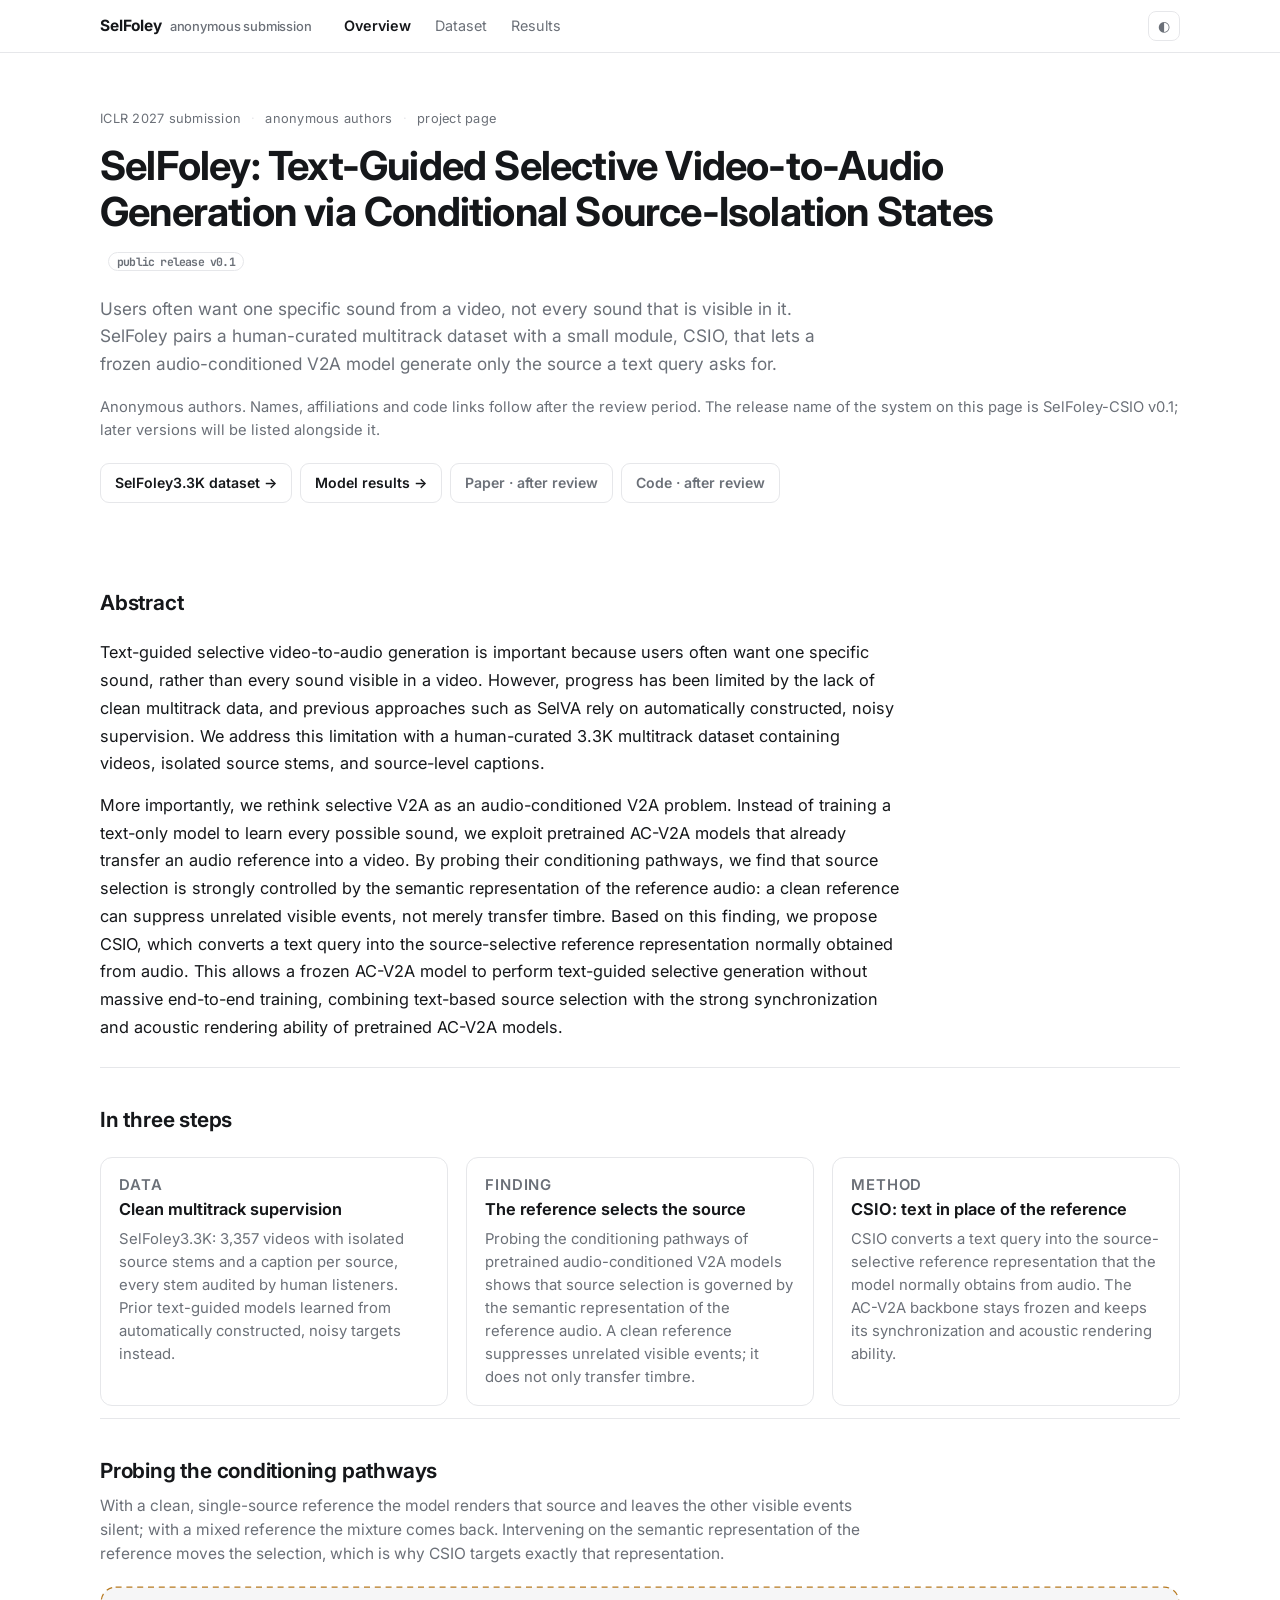
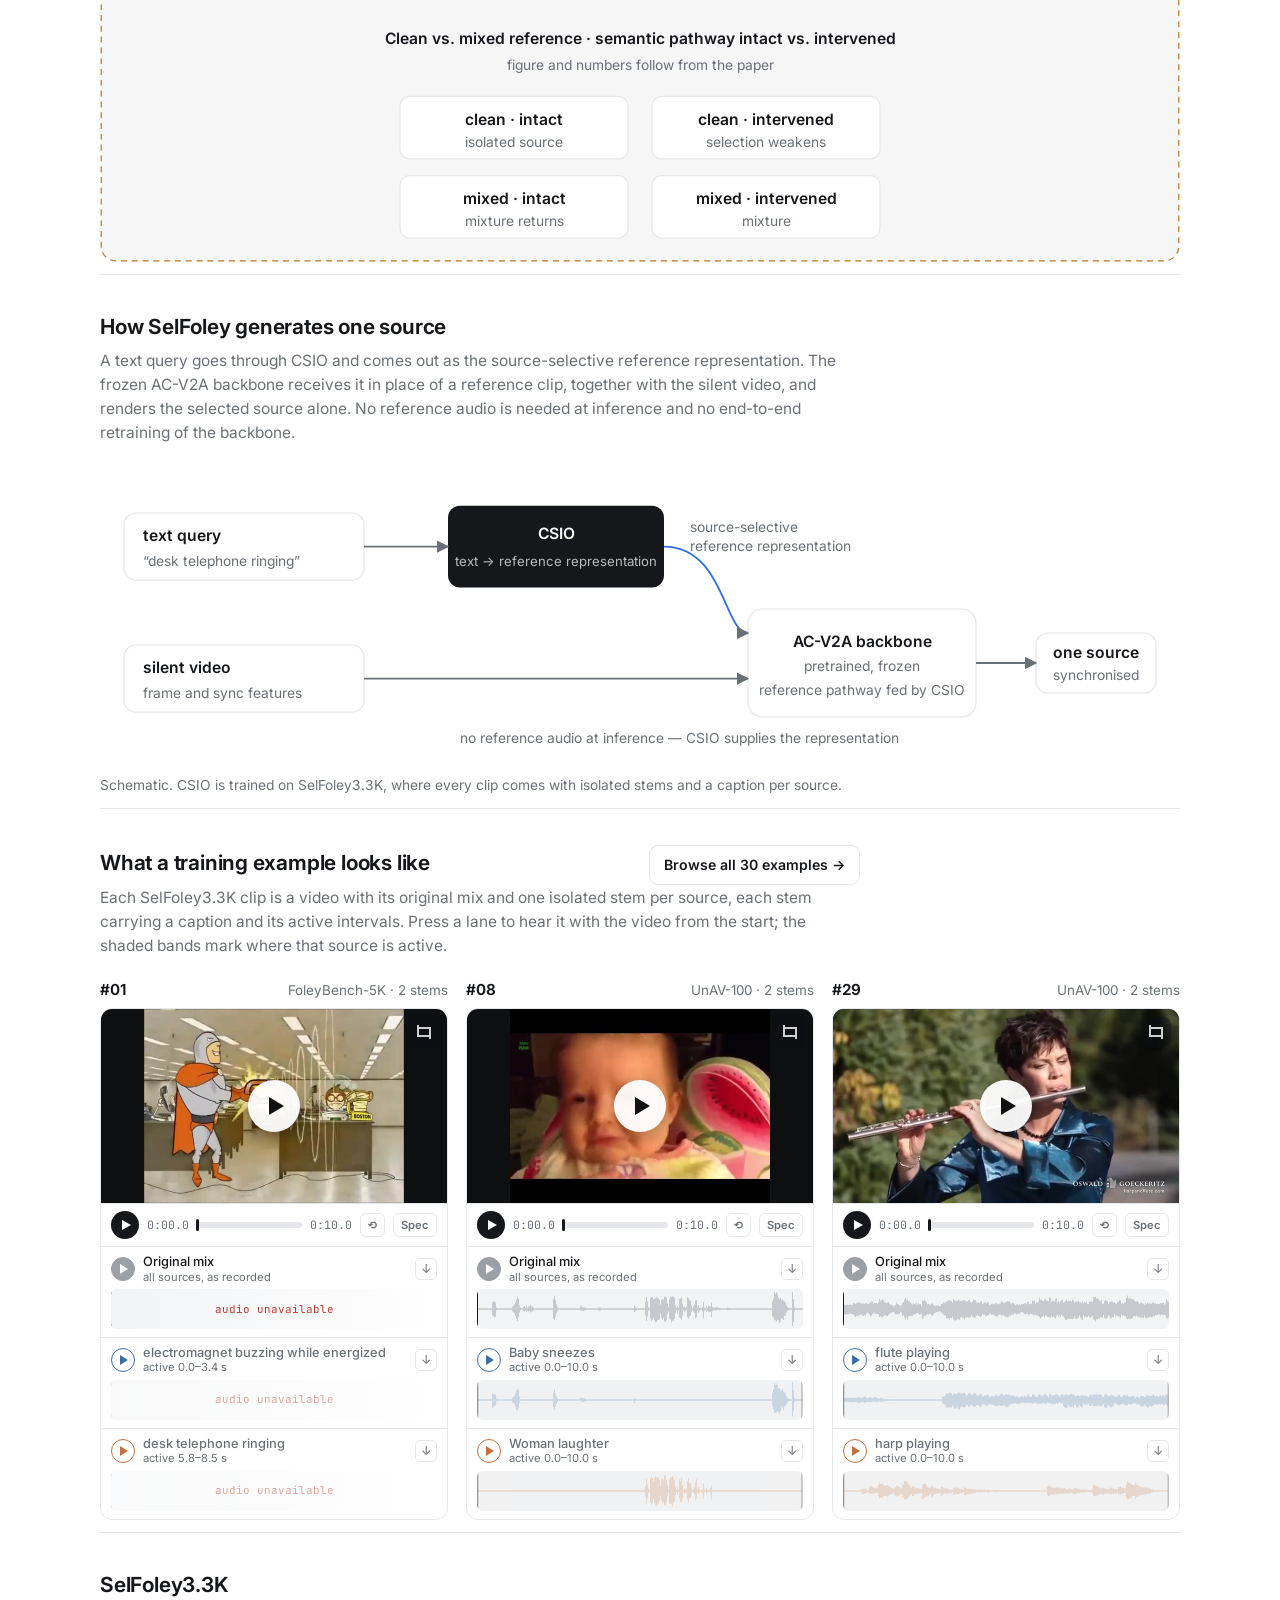
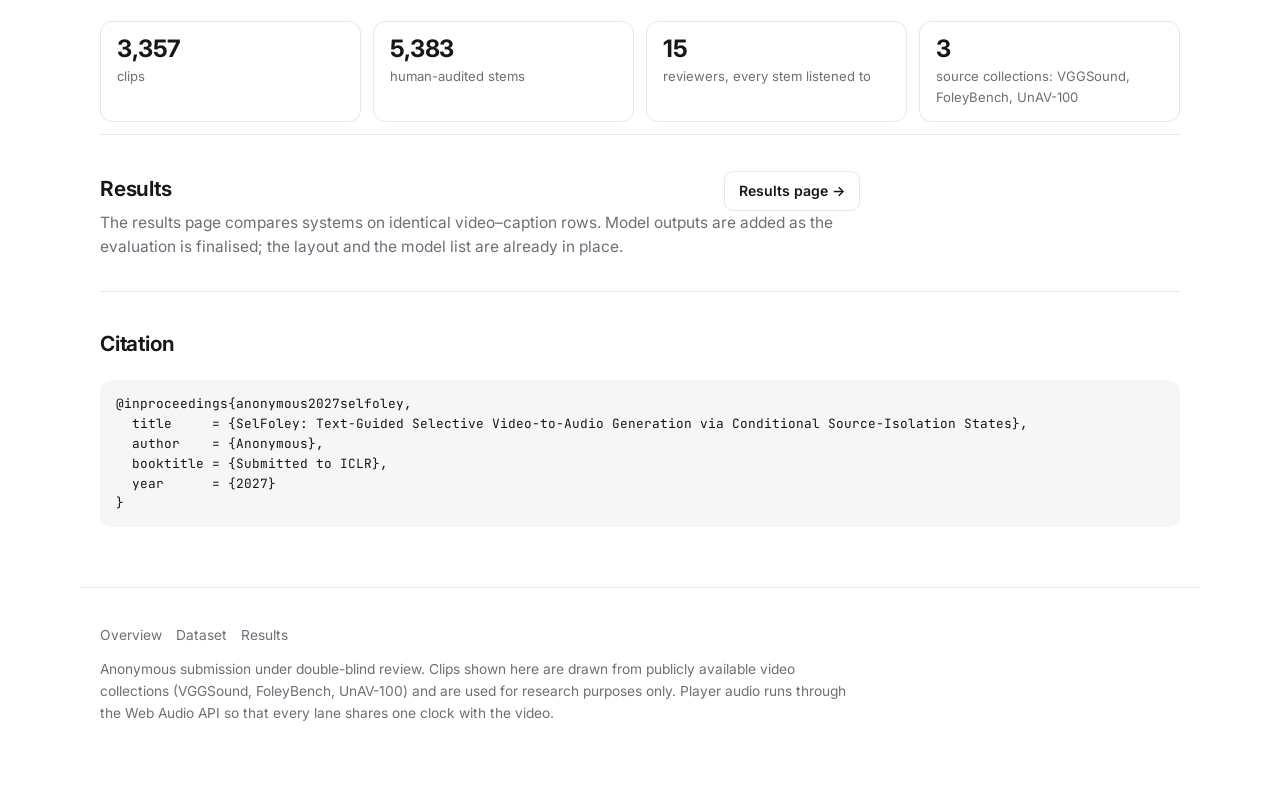
==== index.html @ 2d6a54e8 "Project page for an anonymous ICLR 2027 submission Static page for SelFoley: overview of the method," ====
<!doctype html>
<html lang="en">
<head>
<meta charset="utf-8">
<meta name="viewport" content="width=device-width, initial-scale=1">
<title>SelFoley — Text-Guided Selective Video-to-Audio Generation</title>
<meta name="description" content="SelFoley: text-guided selective video-to-audio generation via conditional source-isolation states, with the human-curated SelFoley3.3K multitrack dataset.">
<meta name="robots" content="noindex">
<link rel="preconnect" href="https://fonts.googleapis.com">
<link rel="preconnect" href="https://fonts.gstatic.com" crossorigin>
<link href="https://fonts.googleapis.com/css2?family=Inter:wght@400;500;600;700&family=JetBrains+Mono:wght@400;500&display=swap" rel="stylesheet">
<link rel="stylesheet" href="css/style.css">
</head>
<body data-page="overview">
<nav class="topnav" aria-label="Pages">
  <div class="wrap navrow">
    <a class="brand" href="index.html">SelFoley<small>anonymous submission</small></a>
    <a class="nl" data-page="overview" href="index.html">Overview</a>
    <a class="nl" data-page="dataset" href="dataset.html">Dataset</a>
    <a class="nl" data-page="results" href="results.html">Results</a>
    <button id="themeToggle" class="navbtn" title="Light / dark">◐</button>
  </div>
</nav>

<header class="hero wrap">
  <div class="eyebrow"><span>ICLR 2027 submission</span><span class="sep">·</span><span>anonymous authors</span><span class="sep">·</span><span>project page</span></div>
  <h1>SelFoley: Text-Guided Selective Video-to-Audio Generation via Conditional Source-Isolation States <span class="ver">public release v0.1</span></h1>
  <p class="lede">Users often want one specific sound from a video, not every sound that is visible in it. SelFoley pairs a human-curated multitrack dataset with a small module, CSIO, that lets a frozen audio-conditioned V2A model generate only the source a text query asks for.</p>
  <p class="authors">Anonymous authors. Names, affiliations and code links follow after the review period. The release name of the system on this page is SelFoley-CSIO v0.1; later versions will be listed alongside it.</p>
  <div class="links">
    <a class="btn ghost" href="dataset.html">SelFoley3.3K dataset →</a>
    <a class="btn ghost" href="results.html">Model results →</a>
    <a class="btn disabled" aria-disabled="true">Paper · after review</a>
    <a class="btn disabled" aria-disabled="true">Code · after review</a>
  </div>
</header>

<main class="wrap">

  <section class="sec" id="abstract">
    <div class="sec-head"><h2>Abstract</h2></div>
    <div class="abstract">
      <p>Text-guided selective video-to-audio generation is important because users often want one specific sound, rather than every sound visible in a video. However, progress has been limited by the lack of clean multitrack data, and previous approaches such as SelVA rely on automatically constructed, noisy supervision. We address this limitation with a human-curated 3.3K multitrack dataset containing videos, isolated source stems, and source-level captions.</p>
      <p>More importantly, we rethink selective V2A as an audio-conditioned V2A problem. Instead of training a text-only model to learn every possible sound, we exploit pretrained AC-V2A models that already transfer an audio reference into a video. By probing their conditioning pathways, we find that source selection is strongly controlled by the semantic representation of the reference audio: a clean reference can suppress unrelated visible events, not merely transfer timbre. Based on this finding, we propose CSIO, which converts a text query into the source-selective reference representation normally obtained from audio. This allows a frozen AC-V2A model to perform text-guided selective generation without massive end-to-end training, combining text-based source selection with the strong synchronization and acoustic rendering ability of pretrained AC-V2A models.</p>
    </div>
  </section>

  <section class="sec" id="idea">
    <div class="sec-head">
      <h2>In three steps</h2>
    </div>
    <div class="grid grid-3">
      <div class="box"><p class="kicker">Data</p><h3>Clean multitrack supervision</h3><p>SelFoley3.3K: 3,357 videos with isolated source stems and a caption per source, every stem audited by human listeners. Prior text-guided models learned from automatically constructed, noisy targets instead.</p></div>
      <div class="box"><p class="kicker">Finding</p><h3>The reference selects the source</h3><p>Probing the conditioning pathways of pretrained audio-conditioned V2A models shows that source selection is governed by the semantic representation of the reference audio. A clean reference suppresses unrelated visible events; it does not only transfer timbre.</p></div>
      <div class="box"><p class="kicker">Method</p><h3>CSIO: text in place of the reference</h3><p>CSIO converts a text query into the source-selective reference representation that the model normally obtains from audio. The AC-V2A backbone stays frozen and keeps its synchronization and acoustic rendering ability.</p></div>
    </div>
  </section>

  <section class="sec" id="observation">
    <div class="sec-head">
      <h2>Probing the conditioning pathways</h2>
      <p>With a clean, single-source reference the model renders that source and leaves the other visible events silent; with a mixed reference the mixture comes back. Intervening on the semantic representation of the reference moves the selection, which is why CSIO targets exactly that representation.</p>
    </div>
    <figure class="diagram">
      <svg viewBox="0 0 900 230" role="img" aria-label="Placeholder for the clean-versus-mixed reference analysis">
        <rect x="1" y="1" width="898" height="228" rx="12" class="dg-figph"/>
        <g font-family="Inter, sans-serif">
          <text x="450" y="48" text-anchor="middle" class="dg-t">Clean vs. mixed reference · semantic pathway intact vs. intervened</text>
          <text x="450" y="70" text-anchor="middle" class="dg-s">figure and numbers follow from the paper</text>
          <g transform="translate(250,92)">
            <rect x="0" y="0" width="190" height="52" rx="8" class="dg-box"/><text x="95" y="24" text-anchor="middle" class="dg-t">clean · intact</text><text x="95" y="42" text-anchor="middle" class="dg-s">isolated source</text>
            <rect x="210" y="0" width="190" height="52" rx="8" class="dg-box"/><text x="305" y="24" text-anchor="middle" class="dg-t">clean · intervened</text><text x="305" y="42" text-anchor="middle" class="dg-s">selection weakens</text>
            <rect x="0" y="66" width="190" height="52" rx="8" class="dg-box"/><text x="95" y="90" text-anchor="middle" class="dg-t">mixed · intact</text><text x="95" y="108" text-anchor="middle" class="dg-s">mixture returns</text>
            <rect x="210" y="66" width="190" height="52" rx="8" class="dg-box"/><text x="305" y="90" text-anchor="middle" class="dg-t">mixed · intervened</text><text x="305" y="108" text-anchor="middle" class="dg-s">mixture</text>
          </g>
        </g>
      </svg>
    </figure>
  </section>

  <section class="sec" id="method">
    <div class="sec-head">
      <h2>How SelFoley generates one source</h2>
      <p>A text query goes through CSIO and comes out as the source-selective reference representation. The frozen AC-V2A backbone receives it in place of a reference clip, together with the silent video, and renders the selected source alone. No reference audio is needed at inference and no end-to-end retraining of the backbone.</p>
    </div>
    <figure class="diagram">
      <svg viewBox="0 0 900 250" role="img" aria-label="A text query enters CSIO, which outputs the source-selective reference representation; with the silent video it drives the frozen AC-V2A backbone to render one isolated source.">
        <defs><marker id="a2" viewBox="0 0 10 10" refX="9" refY="5" markerWidth="7" markerHeight="7" orient="auto-start-reverse"><path d="M0 0L10 5L0 10z" fill="currentColor"/></marker></defs>
        <g font-family="Inter, sans-serif">
          <rect x="20" y="40" width="200" height="56" rx="10" class="dg-box"/>
          <text x="36" y="63" class="dg-t">text query</text><text x="36" y="84" class="dg-s">“desk telephone ringing”</text>
          <rect x="20" y="150" width="200" height="56" rx="10" class="dg-box"/>
          <text x="36" y="173" class="dg-t">silent video</text><text x="36" y="194" class="dg-s">frame and sync features</text>
          <rect x="290" y="34" width="180" height="68" rx="10" class="dg-dark"/>
          <text x="380" y="62" text-anchor="middle" class="dg-inv">CSIO</text><text x="380" y="84" text-anchor="middle" class="dg-inv-s">text → reference representation</text>
          <text x="492" y="56" class="dg-s">source-selective</text><text x="492" y="72" class="dg-s">reference representation</text>
          <rect x="540" y="120" width="190" height="90" rx="12" class="dg-box"/>
          <text x="635" y="152" text-anchor="middle" class="dg-t">AC-V2A backbone</text><text x="635" y="172" text-anchor="middle" class="dg-s">pretrained, frozen</text><text x="635" y="192" text-anchor="middle" class="dg-s">reference pathway fed by CSIO</text>
          <rect x="780" y="140" width="100" height="50" rx="10" class="dg-box"/>
          <text x="830" y="161" text-anchor="middle" class="dg-t">one source</text><text x="830" y="179" text-anchor="middle" class="dg-s">synchronised</text>
          <path d="M220 68 L290 68" class="dg-line" marker-end="url(#a2)"/>
          <path d="M470 68 C 520 68, 520 140, 540 140" class="dg-line dg-acc" marker-end="url(#a2)"/>
          <path d="M220 178 L540 178" class="dg-line" marker-end="url(#a2)"/>
          <path d="M730 165 L780 165" class="dg-line" marker-end="url(#a2)"/>
          <text x="300" y="232" class="dg-s">no reference audio at inference — CSIO supplies the representation</text>
        </g>
      </svg>
      <figcaption>Schematic. CSIO is trained on SelFoley3.3K, where every clip comes with isolated stems and a caption per source.</figcaption>
    </figure>
  </section>

  <section class="sec" id="data">
    <div class="sec-head">
      <div class="row"><h2>What a training example looks like</h2><a class="btn ghost" href="dataset.html">Browse all 30 examples →</a></div>
      <p>Each SelFoley3.3K clip is a video with its original mix and one isolated stem per source, each stem carrying a caption and its active intervals. Press a lane to hear it with the video from the start; the shaded bands mark where that source is active.</p>
    </div>
    <div class="grid grid-3" data-grid="teaser"></div>
  </section>

  <section class="sec" id="dataset">
    <div class="sec-head"><h2>SelFoley3.3K</h2></div>
    <div class="tiles">
      <div class="tile"><div class="v">3,357</div><div class="k">clips</div></div>
      <div class="tile"><div class="v">5,383</div><div class="k">human-audited stems</div></div>
      <div class="tile"><div class="v">15</div><div class="k">reviewers, every stem listened to</div></div>
      <div class="tile"><div class="v">3</div><div class="k">source collections: VGGSound, FoleyBench, UnAV-100</div></div>
    </div>
  </section>

  <section class="sec" id="results">
    <div class="sec-head">
      <div class="row"><h2>Results</h2><a class="btn ghost" href="results.html">Results page →</a></div>
      <p>The results page compares systems on identical video–caption rows. Model outputs are added as the evaluation is finalised; the layout and the model list are already in place.</p>
    </div>
  </section>

  <section class="sec" id="cite">
    <div class="sec-head"><h2>Citation</h2></div>
    <pre class="bib">@inproceedings{anonymous2027selfoley,
  title     = {SelFoley: Text-Guided Selective Video-to-Audio Generation via Conditional Source-Isolation States},
  author    = {Anonymous},
  booktitle = {Submitted to ICLR},
  year      = {2027}
}</pre>
  </section>

</main>
<footer class="wrap foot">
  <nav><a href="index.html">Overview</a><a href="dataset.html">Dataset</a><a href="results.html">Results</a></nav>
  <p>Anonymous submission under double-blind review. Clips shown here are drawn from publicly available video collections (VGGSound, FoleyBench, UnAV-100) and are used for research purposes only. Player audio runs through the Web Audio API so that every lane shares one clock with the video.</p>
</footer>
<script src="js/player.js"></script>
<script src="js/expand.js"></script>
<script src="js/site.js"></script>
</body>
</html>
---- css/style.css ----
:root {
  --bg: #ffffff;
  --bg2: #f6f6f7;
  --panel: #ffffff;
  --text: #15171a;
  --muted: #6b7078;
  --line: #e6e7ea;
  --accent: #2f6fed;
  --accent-soft: #e9f0fe;
  --ph: #b7791f;
  --wavebg: #f2f3f5;
  --playhead: #15171a;
  --video-bg: #0e0f11;
  --radius: 12px;
  --shadow: 0 1px 2px rgba(0,0,0,.04), 0 6px 20px rgba(15,17,20,.05);
  --mono: "JetBrains Mono", ui-monospace, SFMono-Regular, Menlo, monospace;
  --sans: Inter, system-ui, -apple-system, "Segoe UI", Roboto, sans-serif;
}
@media (prefers-color-scheme: dark) {
  :root:not([data-theme="light"]) {
    --bg: #111215; --bg2: #17181c; --panel: #17181c; --text: #ececef; --muted: #9b9fa8;
    --line: #2a2c33; --accent: #6b95ff; --accent-soft: #1d2740; --wavebg: #1f2126; --playhead: #ffffff;
    --shadow: 0 1px 2px rgba(0,0,0,.4), 0 8px 24px rgba(0,0,0,.35);
  }
}
:root[data-theme="dark"] {
  --bg: #111215; --bg2: #17181c; --panel: #17181c; --text: #ececef; --muted: #9b9fa8;
  --line: #2a2c33; --accent: #6b95ff; --accent-soft: #1d2740; --wavebg: #1f2126; --playhead: #ffffff;
  --shadow: 0 1px 2px rgba(0,0,0,.4), 0 8px 24px rgba(0,0,0,.35);
}

* { box-sizing: border-box; }
html { -webkit-text-size-adjust: 100%; scroll-behavior: smooth; }
body { margin: 0; background: var(--bg); color: var(--text); font-family: var(--sans); line-height: 1.55; font-size: 15.5px; }
a { color: inherit; }
b, strong { font-weight: 600; }
p { margin: 0 0 12px; }
.wrap { max-width: 1120px; margin: 0 auto; padding-left: 20px; padding-right: 20px; }
.muted { color: var(--muted); }
.fine { color: var(--muted); font-size: .84rem; }
.narrow { max-width: 760px; }
.mono { font-family: var(--mono); }

/* ── top nav ─────────────────────────────────────────────────── */
.topnav { position: sticky; top: 0; z-index: 30; background: color-mix(in srgb, var(--bg) 90%, transparent); backdrop-filter: blur(10px); border-bottom: 1px solid var(--line); }
.navrow { display: flex; align-items: center; gap: 4px; height: 52px; }
.brand { font-weight: 700; letter-spacing: -.01em; text-decoration: none; margin-right: 18px; white-space: nowrap; }
.brand small { color: var(--muted); font-weight: 500; margin-left: 8px; }
.navrow a.nl { color: var(--muted); text-decoration: none; font-size: .9rem; padding: 6px 10px; border-radius: 8px; }
.navrow a.nl:hover { color: var(--text); background: var(--bg2); }
.navrow a.nl.on { color: var(--text); font-weight: 600; }
.navbtn { margin-left: auto; border: 1px solid var(--line); background: transparent; color: var(--muted); border-radius: 8px; width: 32px; height: 30px; cursor: pointer; font-size: .9rem; }
@media (max-width: 640px) { .brand small { display: none; } .navrow a.nl { padding: 6px 7px; font-size: .84rem; } }

/* ── hero / page header ──────────────────────────────────────── */
.hero { padding-top: 56px; padding-bottom: 8px; }
.eyebrow { font-size: .8rem; color: var(--muted); letter-spacing: .02em; margin-bottom: 14px; display: flex; gap: 10px; flex-wrap: wrap; align-items: center; }
.eyebrow .sep { color: var(--line); }
h1 { font-size: clamp(1.7rem, 3.4vw, 2.5rem); line-height: 1.15; letter-spacing: -.02em; margin: 0 0 14px; font-weight: 700; max-width: 900px; }
.lede { font-size: 1.08rem; color: var(--muted); max-width: 760px; margin: 0 0 18px; line-height: 1.6; }
.authors { color: var(--muted); font-size: .92rem; margin: 0 0 22px; }
.links { display: flex; gap: 8px; flex-wrap: wrap; margin-bottom: 40px; }
.btn { display: inline-flex; align-items: center; gap: 6px; padding: 8px 14px; border-radius: 9px; background: var(--text); color: var(--bg); text-decoration: none; font-weight: 600; font-size: .88rem; border: 1px solid transparent; }
.btn.ghost { background: transparent; color: var(--text); border-color: var(--line); }
.btn.ghost:hover { background: var(--bg2); }
.btn.disabled { color: var(--muted); border-color: var(--line); background: transparent; cursor: not-allowed; }
.pagehead { padding-top: 48px; padding-bottom: 20px; }
.pagehead h1 { font-size: clamp(1.5rem, 2.8vw, 2.1rem); }

/* ── sections ────────────────────────────────────────────────── */
.sec { padding: 36px 0 12px; scroll-margin-top: 64px; }
.sec + .sec { border-top: 1px solid var(--line); }
.sec-head { max-width: 760px; margin-bottom: 20px; }
.sec-head h2 { font-size: 1.3rem; letter-spacing: -.01em; margin: 0 0 6px; font-weight: 650; }
.sec-head p { margin: 0; color: var(--muted); }
.sec-head .row { display: flex; align-items: baseline; justify-content: space-between; gap: 12px; flex-wrap: wrap; }
h3 { font-size: 1.02rem; margin: 0 0 6px; font-weight: 650; }

.abstract { max-width: 800px; font-size: 1.02rem; line-height: 1.7; }
.abstract p { margin: 0 0 14px; }
.kicker { font-size: .78rem; letter-spacing: .06em; text-transform: uppercase; color: var(--muted); font-weight: 600; margin: 0 0 8px; }

@media (max-width: 640px) {
  body { font-size: 15px; }
  .wrap { padding-left: 22px; padding-right: 22px; }
  .hero { padding-top: 36px; padding-bottom: 4px; }
  .pagehead { padding-top: 32px; padding-bottom: 12px; }
  h1 { font-size: 1.55rem; margin-bottom: 14px; }
  .lede { font-size: 1rem; }
  .eyebrow { margin-bottom: 12px; row-gap: 4px; }
  .links { margin-bottom: 28px; gap: 8px; }
  .btn { padding: 9px 13px; }
  .sec { padding: 30px 0 10px; }
  .sec-head { margin-bottom: 16px; }
  .foot { padding-top: 30px; padding-bottom: 48px; margin-top: 36px; }
  .foot nav { flex-wrap: wrap; gap: 10px 16px; margin-bottom: 14px; }
  .tile { padding: 12px 14px; }
  .tile .v { font-size: 1.3rem; }
  .ver { display: inline-block; margin: 6px 0 0; }
}

/* ── placeholder marking (draft copy, missing numbers) ───────── */
.ph { position: relative; border-left: 3px solid var(--ph); padding: 6px 0 6px 16px; }
.ph::before { content: attr(data-ph); display: block; color: var(--ph); font-family: var(--mono); font-size: .68rem; letter-spacing: .04em; margin-bottom: 6px; }
.ph p:last-child { margin-bottom: 0; }
.ph-inline { color: var(--ph); font-family: var(--mono); font-size: .82em; padding: 0 4px; border-radius: 4px; background: color-mix(in srgb, var(--ph) 10%, transparent); white-space: nowrap; }
.tag { display: inline-block; font-size: .7rem; font-family: var(--mono); padding: 1px 7px; border-radius: 999px; border: 1px solid var(--line); color: var(--muted); vertical-align: middle; }
.tag.ph-tag { color: var(--ph); border-color: color-mix(in srgb, var(--ph) 50%, var(--line)); }

.ver { display: inline-block; font-family: var(--mono); font-size: .72rem; padding: 2px 8px; border-radius: 999px; border: 1px solid var(--line); color: var(--muted); vertical-align: middle; margin-left: 8px; }
.filters { display: flex; gap: 6px; flex-wrap: wrap; margin: 0 0 16px; }
.filters button { border: 1px solid var(--line); background: transparent; color: var(--muted); border-radius: 999px; padding: 5px 12px; font: 600 .8rem var(--sans); cursor: pointer; }
.filters button.on { background: var(--text); color: var(--bg); border-color: var(--text); }
.card[hidden] { display: none; }
.kv { display: grid; grid-template-columns: max-content 1fr; gap: 6px 16px; font-size: .92rem; }
.kv dt { color: var(--muted); } .kv dd { margin: 0; }
.steps { counter-reset: st; display: grid; gap: 10px; }
.step { display: grid; grid-template-columns: 28px 1fr; gap: 12px; align-items: start; }
.step::before { counter-increment: st; content: counter(st, decimal-leading-zero); font-family: var(--mono); font-size: .75rem; color: var(--muted); padding-top: 3px; }
.step b { display: block; font-size: .95rem; }
.step span { color: var(--muted); font-size: .9rem; }

/* ── cards / grids ───────────────────────────────────────────── */
.grid { display: grid; gap: 18px; }
.grid-3 { grid-template-columns: repeat(3, minmax(0, 1fr)); }
.grid-2 { grid-template-columns: repeat(2, minmax(0, 1fr)); }
@media (max-width: 1000px) { .grid-3 { grid-template-columns: repeat(2, minmax(0, 1fr)); } }
@media (max-width: 640px) { .grid-3, .grid-2 { grid-template-columns: 1fr; } }
.card { min-width: 0; }
.card-head { display: flex; align-items: baseline; gap: 8px; margin: 0 0 8px; min-width: 0; white-space: nowrap; height: 22px; }
.card-head h3 { margin: 0; font-size: .95rem; overflow: hidden; text-overflow: ellipsis; flex: 1 1 auto; min-width: 0; }
.card-head .sub { color: var(--muted); font-size: .84rem; overflow: hidden; text-overflow: ellipsis; flex: 0 1 auto; min-width: 0; }
.card-head .tag { flex: 0 0 auto; }
.card-head .n { margin-left: auto; color: var(--muted); font-family: var(--mono); font-size: .74rem; flex: 0 0 auto; }
.note { margin: 8px 0 0; font-size: .86rem; color: var(--muted); }

.tiles { display: grid; grid-template-columns: repeat(4, minmax(0, 1fr)); gap: 12px; }
.tile { border: 1px solid var(--line); border-radius: var(--radius); padding: 14px 16px; background: var(--panel); }
.tile .v { font-size: 1.5rem; font-weight: 700; letter-spacing: -.02em; line-height: 1.1; }
.tile .k { color: var(--muted); font-size: .82rem; margin-top: 4px; }
@media (max-width: 800px) { .tiles { grid-template-columns: repeat(2, 1fr); } }

.two { display: grid; grid-template-columns: repeat(2, minmax(0, 1fr)); gap: 18px; }
@media (max-width: 760px) { .two { grid-template-columns: 1fr; } }
.box { border: 1px solid var(--line); border-radius: var(--radius); padding: 16px 18px; background: var(--panel); }
.box h3 { margin-bottom: 6px; }
.box p { margin: 0; color: var(--muted); font-size: .93rem; }
.num { display: inline-block; width: 22px; height: 22px; border-radius: 6px; background: var(--bg2); color: var(--muted); font-family: var(--mono); font-size: .72rem; text-align: center; line-height: 22px; margin-right: 8px; vertical-align: 1px; }

.tbl { width: 100%; border-collapse: collapse; font-size: .93rem; }
.tbl th, .tbl td { text-align: left; padding: 9px 10px; border-bottom: 1px solid var(--line); }
.tbl th { color: var(--muted); font-weight: 600; font-size: .8rem; letter-spacing: .02em; }
.tbl td:not(:first-child), .tbl th:not(:first-child) { text-align: right; font-family: var(--mono); font-size: .88rem; }
.bib { font-family: var(--mono); font-size: .8rem; white-space: pre-wrap; word-break: break-word; background: var(--bg2); border-radius: var(--radius); padding: 14px 16px; margin: 0; }

.diagram { margin: 0; }
.diagram svg { width: 100%; height: auto; display: block; color: var(--muted); }
.dg-box { fill: var(--panel); stroke: var(--line); }
.dg-dark { fill: var(--text); }
.dg-t { fill: var(--text); font-size: 13px; font-weight: 600; }
.dg-s { fill: var(--muted); font-size: 11.5px; }
.dg-inv { fill: var(--bg); font-size: 13px; font-weight: 600; }
.dg-inv-s { fill: var(--bg); opacity: .7; font-size: 11px; }
.dg-line { stroke: var(--muted); stroke-width: 1.5; fill: none; }
.dg-acc { stroke: var(--accent); }
.dg-acc-fill { fill: var(--accent); }
.dg-figph { fill: var(--bg2); stroke: var(--ph); stroke-dasharray: 5 4; }
.diagram figcaption { margin-top: 10px; font-size: .86rem; color: var(--muted); }

.legend { display: flex; flex-wrap: wrap; gap: 8px 18px; font-size: .88rem; color: var(--muted); margin: 0 0 18px; }
.legend span::before { content: ""; display: inline-block; width: 10px; height: 10px; border-radius: 3px; background: var(--c, #999); margin-right: 7px; vertical-align: -1px; }

.morebar { display: flex; justify-content: center; margin: 20px 0 0; }
.foot { padding-top: 36px; padding-bottom: 56px; border-top: 1px solid var(--line); margin-top: 48px; color: var(--muted); font-size: .86rem; line-height: 1.6; }
.foot p { max-width: 760px; }
.foot p { margin: 0 0 8px; }
.foot nav { display: flex; gap: 14px; margin-bottom: 12px; }
.foot nav a { color: var(--muted); text-decoration: none; }

/* ── expanded view (dialog) ──────────────────────────────────── */
.mtp-expand { position: absolute; top: 8px; right: 8px; width: 30px; height: 30px; border: 0; border-radius: 8px; background: rgba(12,14,18,.55); color: #fff; cursor: pointer; opacity: .8; display: grid; place-items: center; }
.mtp-expand:hover { opacity: 1; }
.mtp-expand::before { content: ""; width: 10px; height: 10px; border-top: 2px solid #fff; border-right: 2px solid #fff; transform: translate(1px, 1px); }
.mtp-expand::after { content: ""; position: absolute; width: 10px; height: 10px; border-bottom: 2px solid #fff; border-left: 2px solid #fff; transform: translate(-1px, -1px); }
.expand-body .mtp-expand { display: none; }
body.modal-open { overflow: hidden; }
dialog.expand { border: 0; padding: 0; background: transparent; width: min(94vw, 1000px); max-width: none; max-height: none; overflow: visible; }
dialog.expand::backdrop { background: rgba(8, 10, 14, .45); backdrop-filter: blur(14px); -webkit-backdrop-filter: blur(14px); }
@supports not (backdrop-filter: blur(1px)) { dialog.expand::backdrop { background: rgba(8, 10, 14, .72); } }
dialog.expand[open] { animation: expand-in .18s ease-out; }
@keyframes expand-in { from { opacity: 0; transform: translateY(8px) scale(.985); } to { opacity: 1; transform: none; } }
.expand-inner { background: var(--panel); color: var(--text); border-radius: 16px; overflow: hidden; box-shadow: 0 30px 80px rgba(0,0,0,.45); max-height: calc(100vh - 48px); display: flex; flex-direction: column; }
.expand-bar { display: flex; align-items: center; justify-content: space-between; gap: 12px; padding: 10px 14px 10px 16px; border-bottom: 1px solid var(--line); flex: 0 0 auto; }
.expand-title { font-weight: 600; font-size: .95rem; min-width: 0; overflow: hidden; text-overflow: ellipsis; white-space: nowrap; }
.expand-close { width: 32px; height: 32px; border-radius: 8px; border: 1px solid var(--line); background: transparent; color: var(--text); cursor: pointer; font-size: .95rem; flex: 0 0 auto; }
.expand-close:hover { background: var(--bg2); }
.expand-body { overflow: auto; min-height: 0; }
.expand-body .mtp { border: 0; border-radius: 0; box-shadow: none; }
.expand-body .mtp-video-wrap { aspect-ratio: auto; height: min(46vh, 520px); }
.expand-body .mtp-lane-label .prompt { font-size: .92rem; }
.expand-body .mtp-lane-label .sub { font-size: .78rem; }
.expand-body .mtp-lane { padding: 9px 16px 10px; }
.expand-body .mtp-transport { padding: 9px 16px; }
@media (max-width: 640px) {
  dialog.expand { width: 100vw; height: 100dvh; margin: 0; }
  .expand-inner { border-radius: 0; max-height: none; height: 100dvh; }
  .expand-body .mtp-video-wrap { height: 36vh; }
}

/* ── multitrack player ───────────────────────────────────────── */
.mtp { background: var(--panel); border: 1px solid var(--line); border-radius: var(--radius); overflow: hidden; outline: none; }
.mtp:focus-visible { box-shadow: 0 0 0 3px color-mix(in srgb, var(--accent) 35%, transparent); }
.mtp-video-wrap { position: relative; background: var(--video-bg); aspect-ratio: 16 / 9; }
.mtp-video-wrap video { position: absolute; inset: 0; width: 100%; height: 100%; object-fit: contain; display: block; }
.mtp-bigplay { position: absolute; inset: 0; margin: auto; width: 52px; height: 52px; border-radius: 50%; border: 0; background: rgba(255,255,255,.94); cursor: pointer; display: grid; place-items: center; box-shadow: 0 4px 18px rgba(0,0,0,.35); transition: transform .12s ease, opacity .15s ease; }
.mtp-bigplay:hover { transform: scale(1.06); }
.mtp.is-playing .mtp-bigplay { opacity: 0; pointer-events: none; }
.mtp-bigplay::before { content: ""; border-style: solid; border-width: 9px 0 9px 15px; border-color: transparent transparent transparent #111; margin-left: 4px; }
.mtp.is-loading .mtp-bigplay::before { border: 3px solid #bbb; border-top-color: #111; border-radius: 50%; width: 18px; height: 18px; margin: 0; animation: spin .8s linear infinite; }
@keyframes spin { to { transform: rotate(360deg); } }

.mtp-transport { display: flex; align-items: center; gap: 8px; padding: 7px 10px; border-top: 1px solid var(--line); }
.mtp-play { width: 28px; height: 28px; border-radius: 50%; border: 0; background: var(--text); cursor: pointer; display: grid; place-items: center; flex: 0 0 auto; }
.mtp-play::before { content: ""; border-style: solid; border-width: 5.5px 0 5.5px 9px; border-color: transparent transparent transparent var(--bg); margin-left: 2px; }
.mtp.is-playing .mtp-play::before { border: 0; width: 8px; height: 9px; margin: 0; border-left: 3px solid var(--bg); border-right: 3px solid var(--bg); box-sizing: border-box; }
.mtp-time { font-family: var(--mono); font-size: .72rem; color: var(--muted); min-width: 38px; }
.mtp-dur { min-width: 0; }
.mtp-timeline { flex: 1 1 60px; height: 6px; background: var(--line); border-radius: 3px; position: relative; cursor: pointer; }
.mtp-timeline i { position: absolute; left: 0; top: 0; bottom: 0; width: 0; background: var(--text); border-radius: 3px; }
.mtp-timeline b { position: absolute; top: -3px; width: 3px; height: 12px; background: var(--playhead); border-radius: 2px; margin-left: -1.5px; }
.mtp-tool { border: 1px solid var(--line); background: transparent; color: var(--muted); border-radius: 6px; height: 24px; padding: 0 7px; font: 600 .7rem var(--sans); cursor: pointer; flex: 0 0 auto; }
.mtp-tool.on { background: var(--bg2); color: var(--text); border-color: var(--line); }

.mtp-ref { display: flex; align-items: center; gap: 8px; padding: 7px 10px; border-top: 1px solid var(--line); font-size: .8rem; background: var(--bg2); }
.mtp-ref-txt { min-width: 0; overflow: hidden; text-overflow: ellipsis; white-space: nowrap; }
.mtp-ref-txt small { color: var(--muted); }
.mtp-refbtn { width: 24px; height: 24px; border-radius: 6px; border: 1px solid var(--line); background: var(--panel); color: var(--text); cursor: pointer; display: grid; place-items: center; font-size: .8rem; flex: 0 0 auto; }
.mtp-refbtn.on { background: var(--text); color: var(--bg); }

.mtp-lanes { display: flex; flex-direction: column; }
.mtp-lane { padding: 7px 10px 8px; border-top: 1px solid var(--line); position: relative; }
.mtp-lane-top { display: flex; align-items: center; gap: 8px; margin-bottom: 5px; min-width: 0; }
.lane-play { width: 24px; height: 24px; border-radius: 50%; border: 1.5px solid var(--lane); background: transparent; cursor: pointer; padding: 0; flex: 0 0 auto; position: relative; }
.lane-play::before { content: ""; position: absolute; left: 8px; top: 6px; border-style: solid; border-width: 5px 0 5px 8px; border-color: transparent transparent transparent var(--lane); }
.mtp-lane.is-selected .lane-play { background: var(--lane); }
.mtp-lane.is-selected .lane-play::before { border-color: transparent transparent transparent #fff; }
.mtp-lane.is-live .lane-play::before { border: 0; width: 7px; height: 9px; left: 7.5px; top: 6px; border-left: 2.5px solid #fff; border-right: 2.5px solid #fff; box-sizing: border-box; }
.lane-play:disabled { border-style: dashed; border-color: var(--line); cursor: default; }
.lane-play:disabled::before { display: none; }
.mtp-lane-label { min-width: 0; flex: 1 1 auto; line-height: 1.2; cursor: pointer; }
.mtp-lane.is-pending .mtp-lane-label { cursor: default; }
.mtp-lane-label .prompt { display: block; font-size: .8rem; font-weight: 600; white-space: nowrap; overflow: hidden; text-overflow: ellipsis; }
.mtp-lane-label .sub { display: block; font-size: .7rem; color: var(--muted); margin-top: 1px; white-space: nowrap; overflow: hidden; text-overflow: ellipsis; }
.mtp-lane.is-highlight .prompt { color: var(--accent); }
.mtp-lane.is-gt .prompt { font-weight: 500; }
.mtp-lane-ctrl { display: flex; align-items: center; gap: 4px; flex: 0 0 auto; }
.mtp-lane-ctrl .icon { width: 22px; height: 22px; border-radius: 5px; border: 1px solid var(--line); background: transparent; color: var(--muted); cursor: pointer; display: grid; place-items: center; text-decoration: none; font-size: .78rem; padding: 0; }
.pending-tag { font-family: var(--mono); font-size: .66rem; color: var(--muted); border: 1px dashed var(--line); border-radius: 999px; padding: 1px 7px; }
.mtp-lane-wave { position: relative; height: 40px; }
.size-l .mtp-lane-wave { height: 56px; }
.mtp-lane-wave canvas { position: absolute; inset: 0; width: 100%; height: 100%; display: block; border-radius: 6px; background: var(--wavebg); cursor: crosshair; }
.mtp-lane.is-off .mtp-lane-wave { opacity: .45; }
.mtp-lane.is-pending .mtp-lane-wave { opacity: .6; }
.mtp-lane.is-pending .mtp-lane-loading { animation: none; background: repeating-linear-gradient(135deg, var(--wavebg) 0 8px, var(--bg2) 8px 16px); }
.mtp-lane.is-off .prompt { color: var(--muted); font-weight: 500; }
.mtp-lane.is-pending .prompt { color: var(--muted); }
.mtp-lane-loading { position: absolute; inset: 0; display: grid; place-items: center; font-size: .68rem; color: var(--muted); font-family: var(--mono); background: linear-gradient(90deg, var(--wavebg), var(--panel), var(--wavebg)); background-size: 200% 100%; animation: shimmer 1.4s linear infinite; border-radius: 6px; }
@keyframes shimmer { to { background-position: -200% 0; } }
.mtp-hint { padding: 7px 10px; border-top: 1px solid var(--line); font-size: .78rem; color: var(--muted); background: var(--bg2); }
.mtp-err { color: #c0392b; }
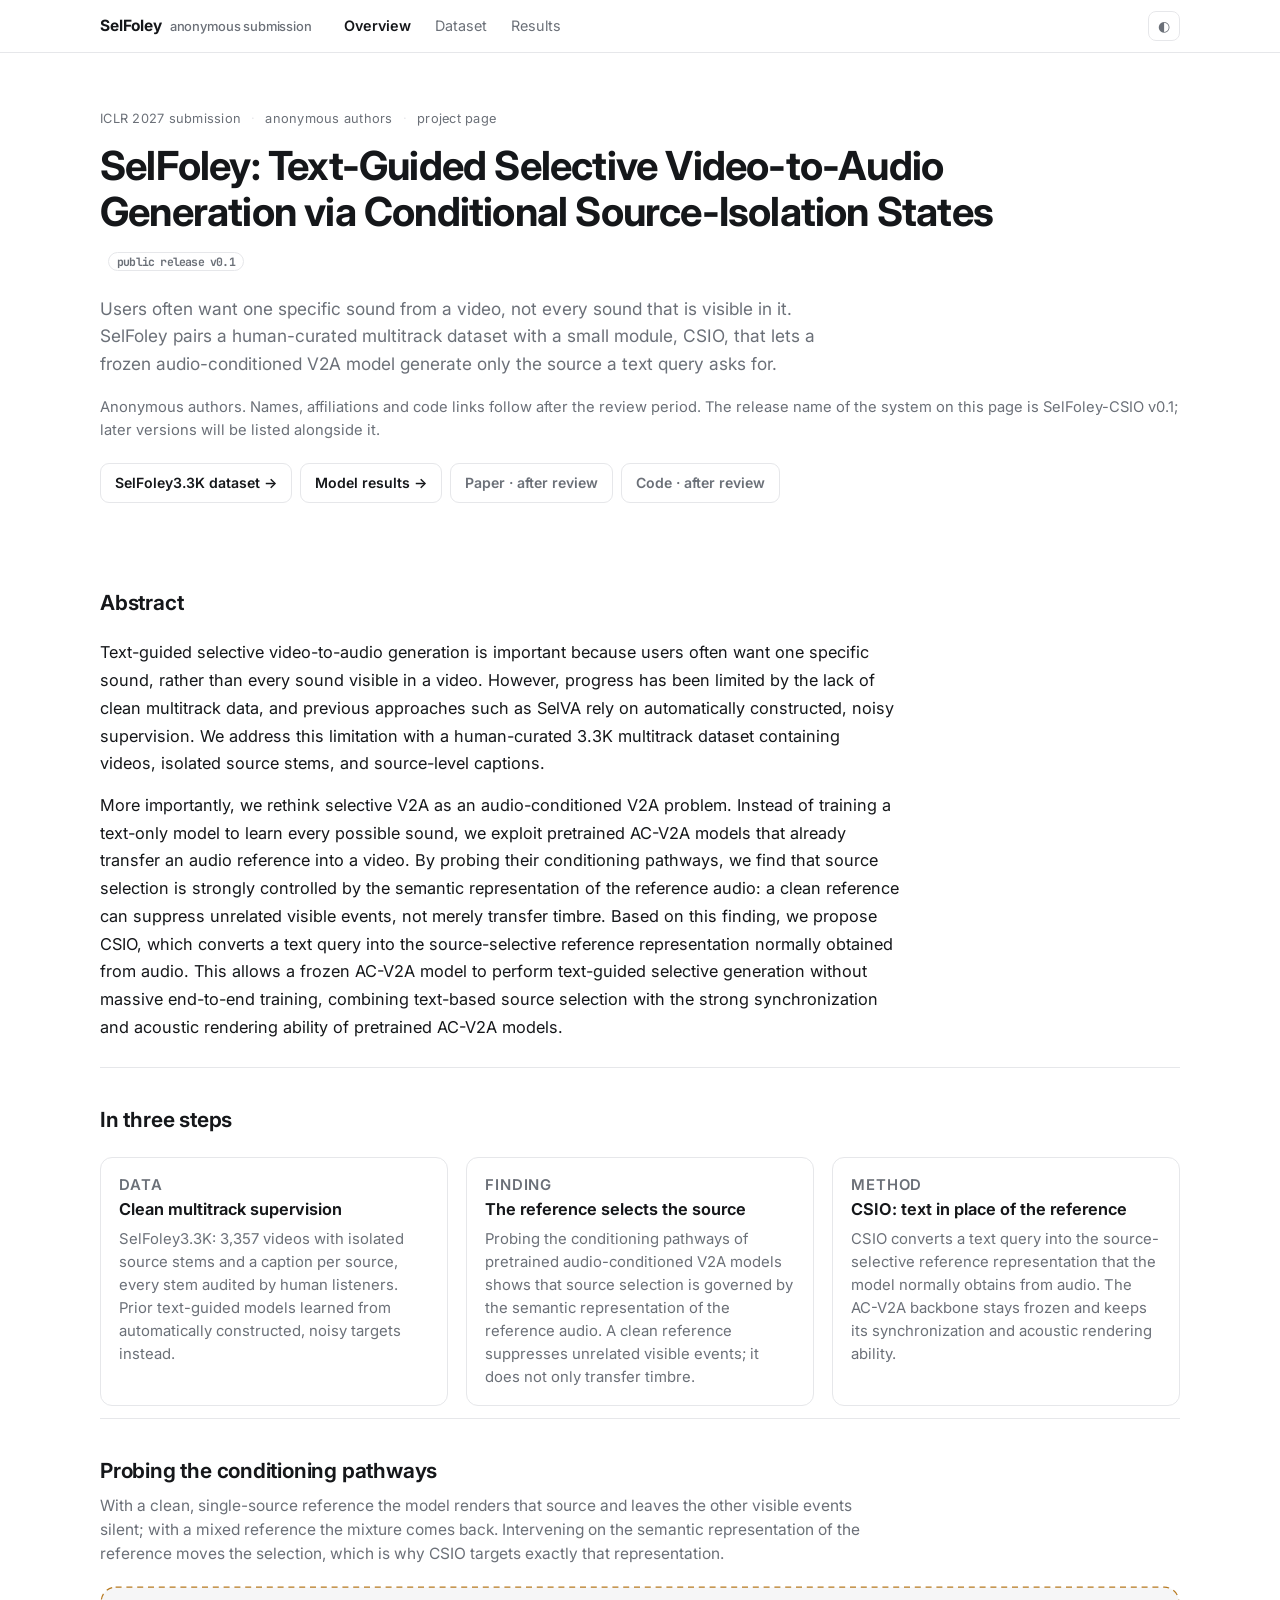
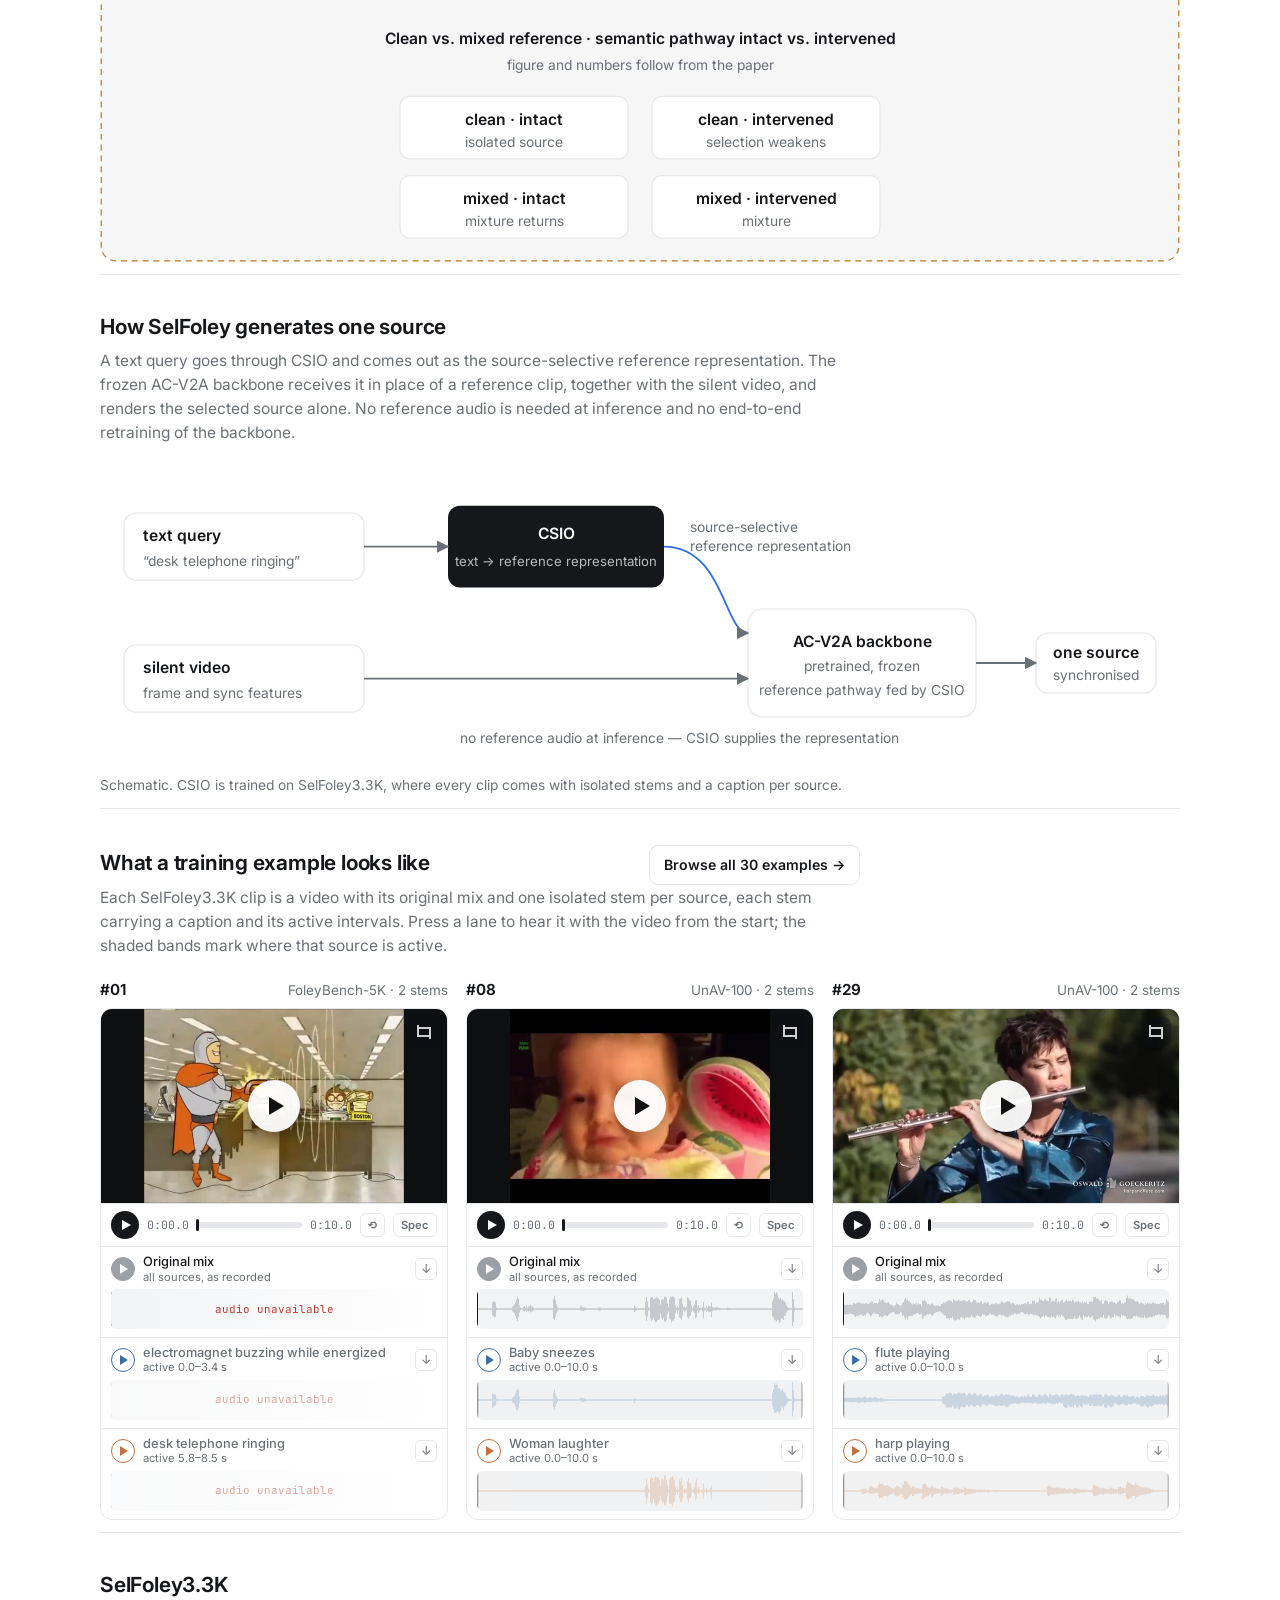
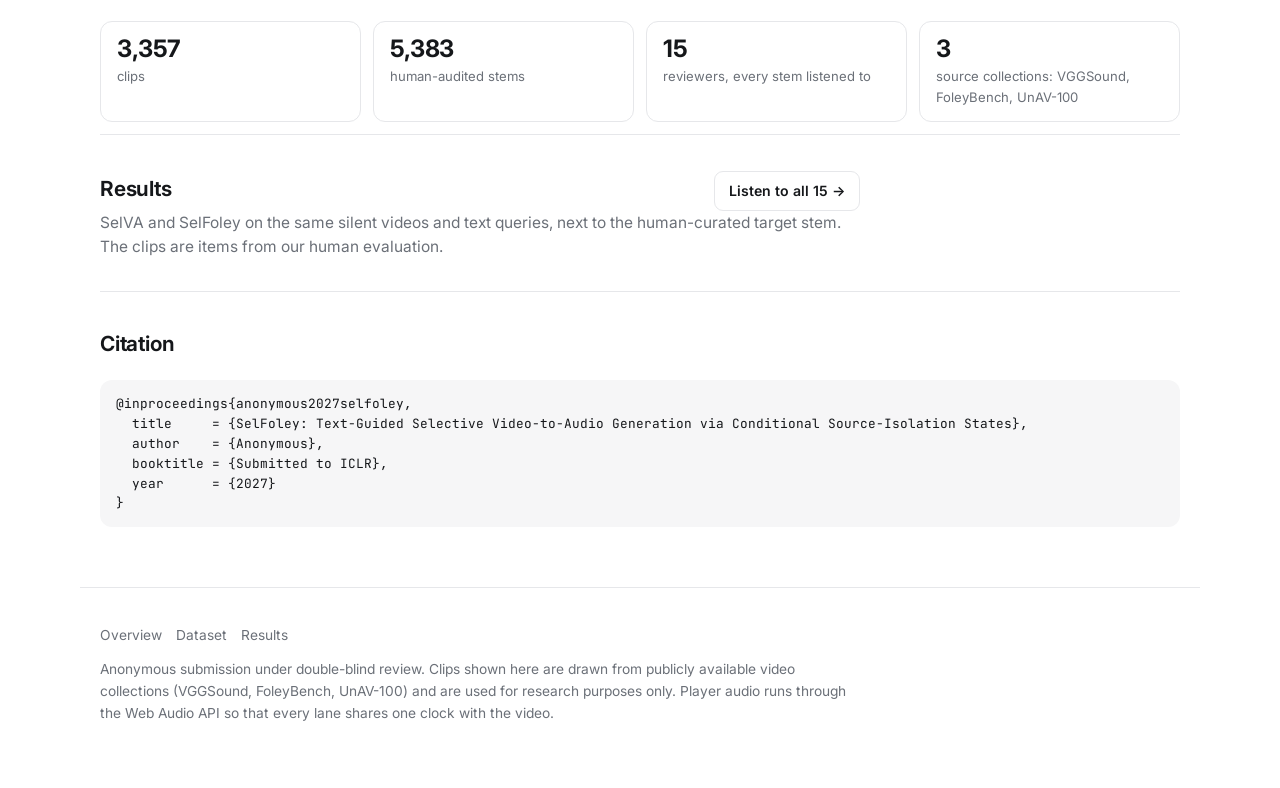
==== commit bd999e58: "Results page: SelVA vs. SelFoley on 15 videos Fifteen items from the human evaluation, each with the" ====
--- a/index.html
+++ b/index.html
@@ -129,8 +129,8 @@
 
   <section class="sec" id="results">
     <div class="sec-head">
-      <div class="row"><h2>Results</h2><a class="btn ghost" href="results.html">Results page →</a></div>
-      <p>The results page compares systems on identical video–caption rows. Model outputs are added as the evaluation is finalised; the layout and the model list are already in place.</p>
+      <div class="row"><h2>Results</h2><a class="btn ghost" href="results.html">Listen to all 15 →</a></div>
+      <p>SelVA and SelFoley on the same silent videos and text queries, next to the human-curated target stem. The clips are items from our human evaluation.</p>
     </div>
   </section>
 
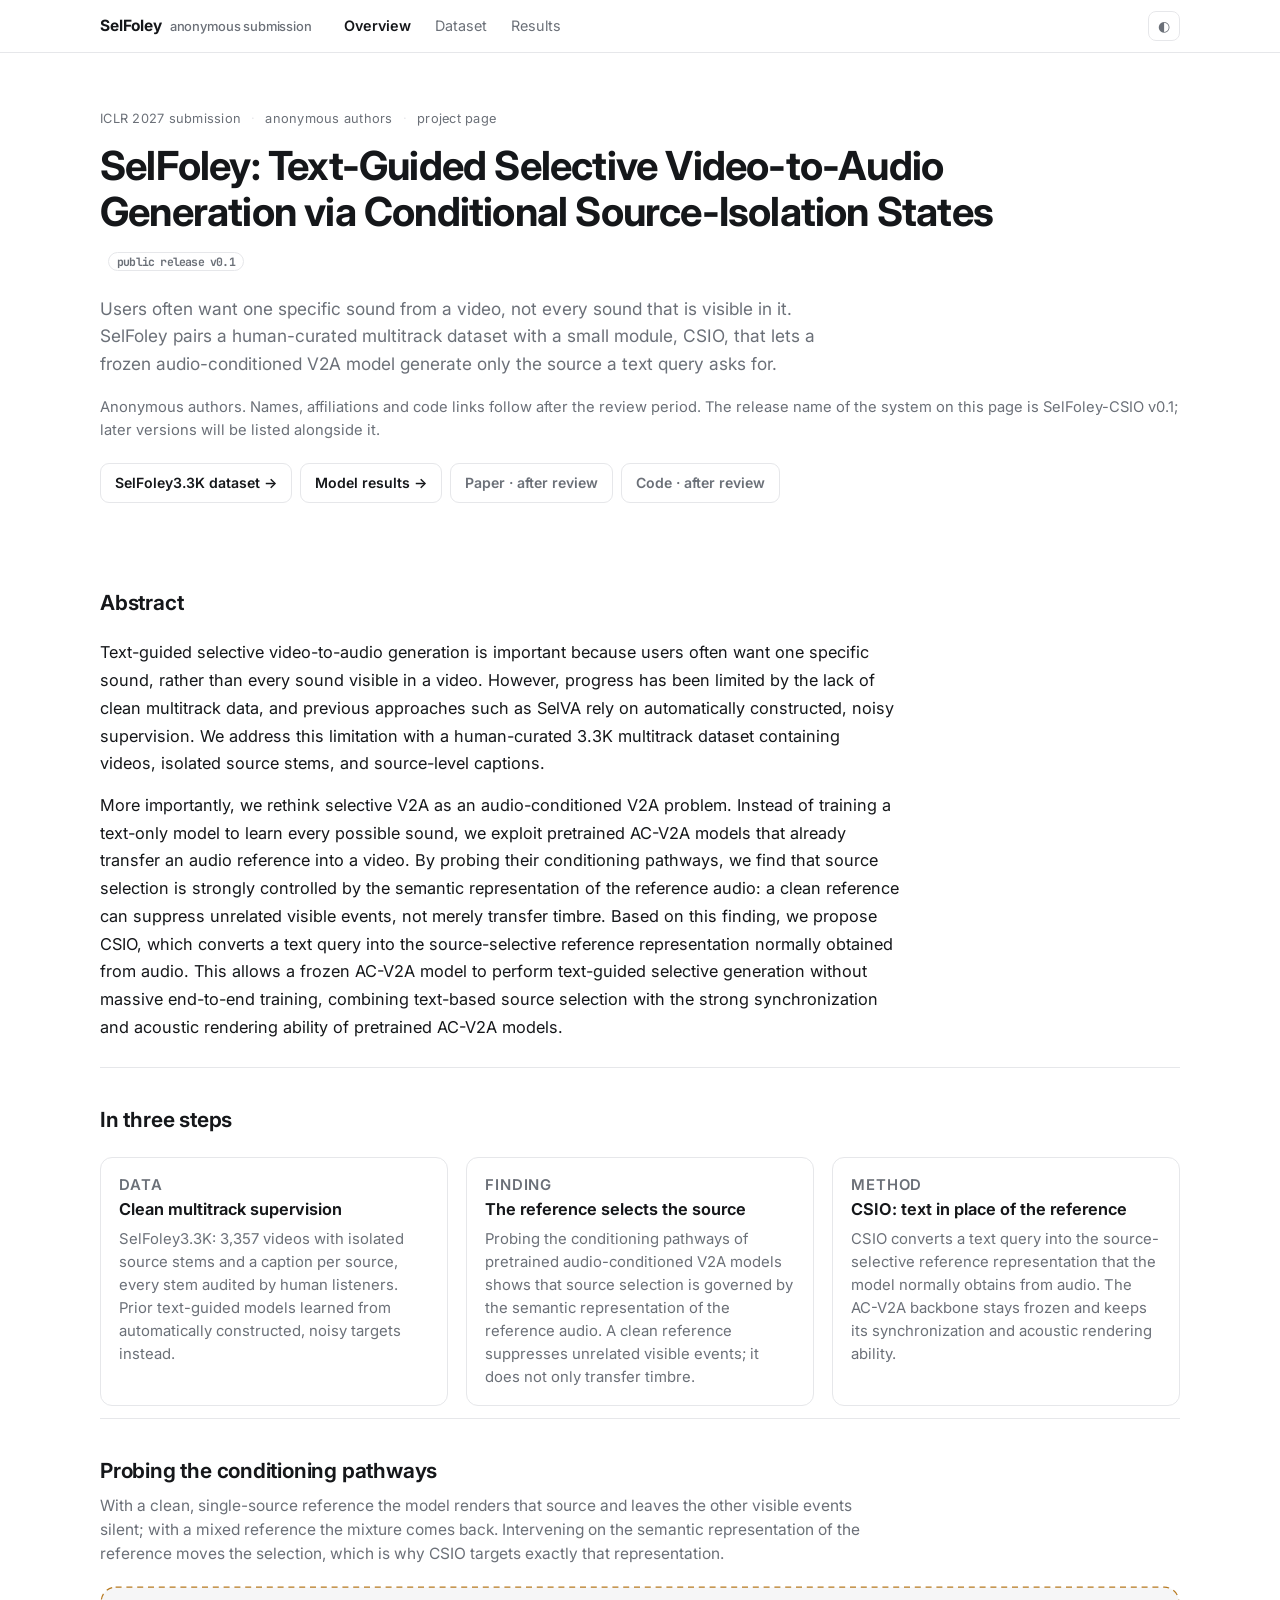
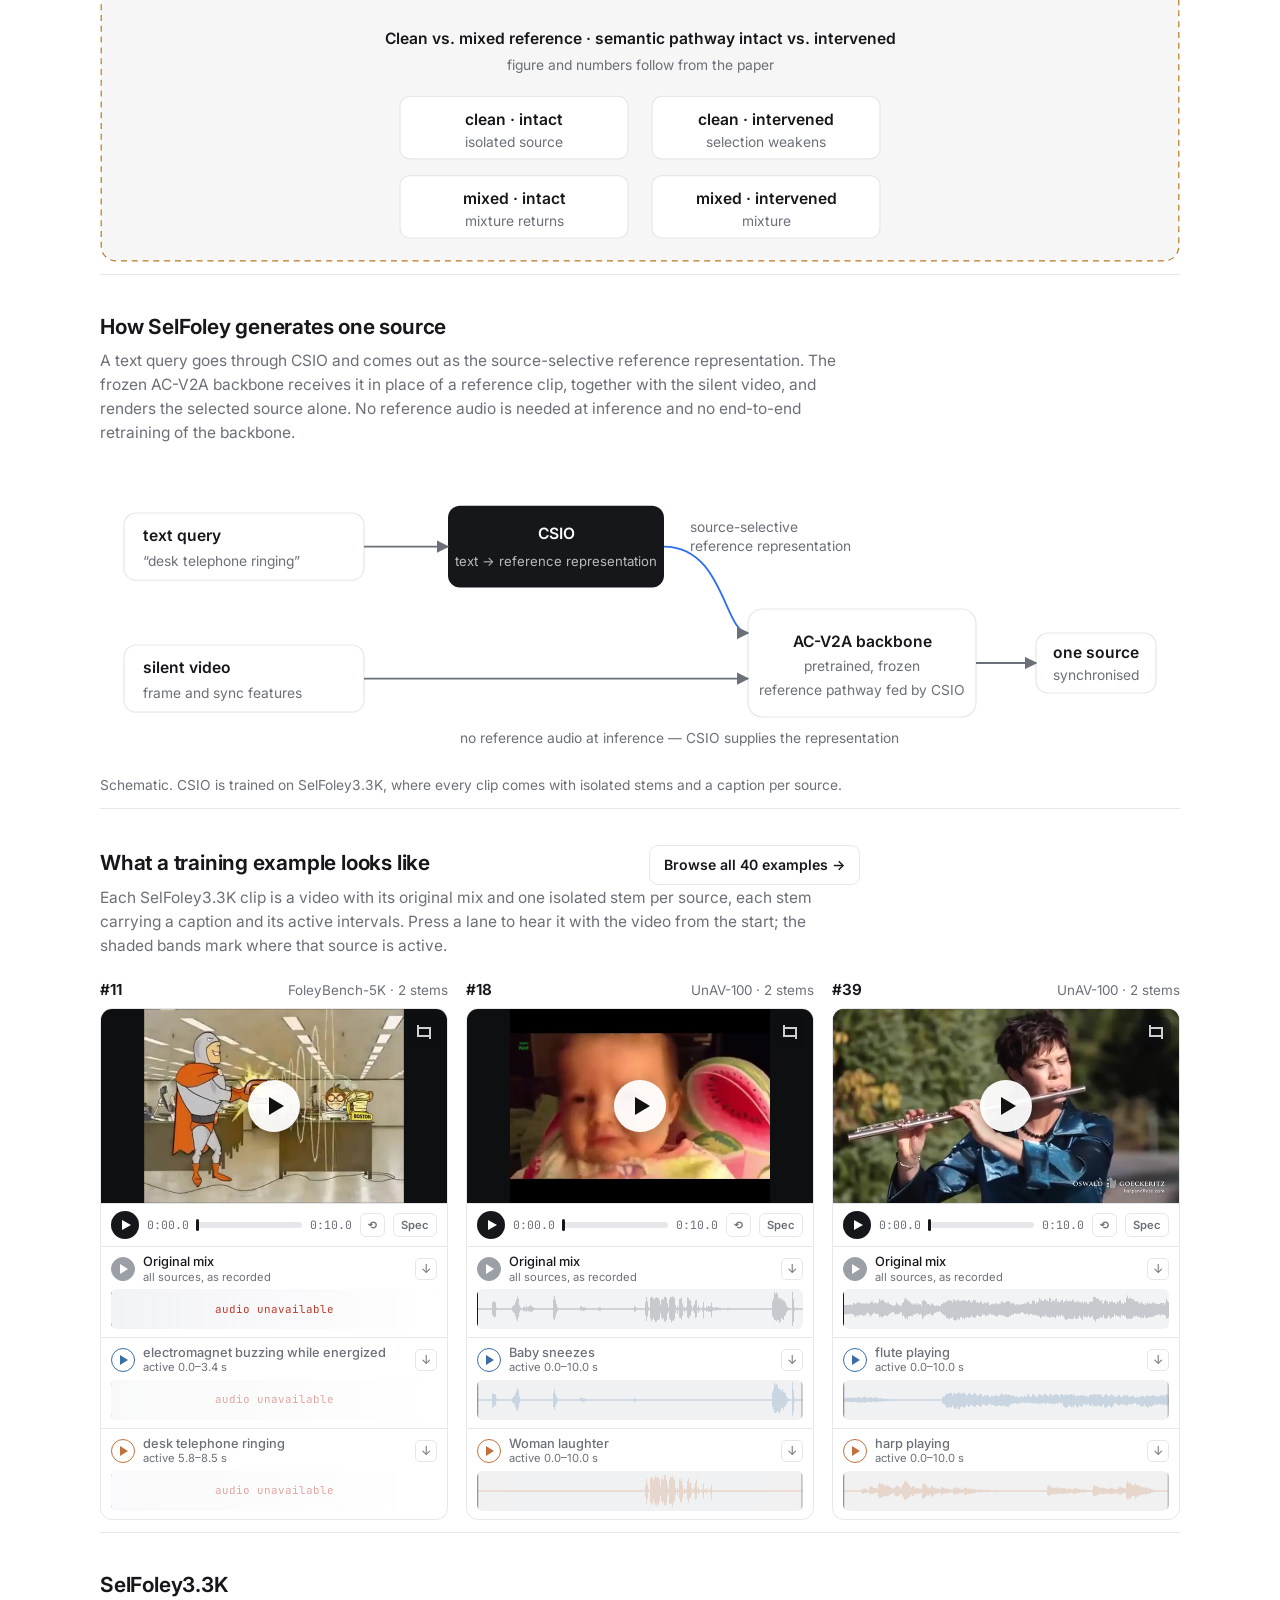
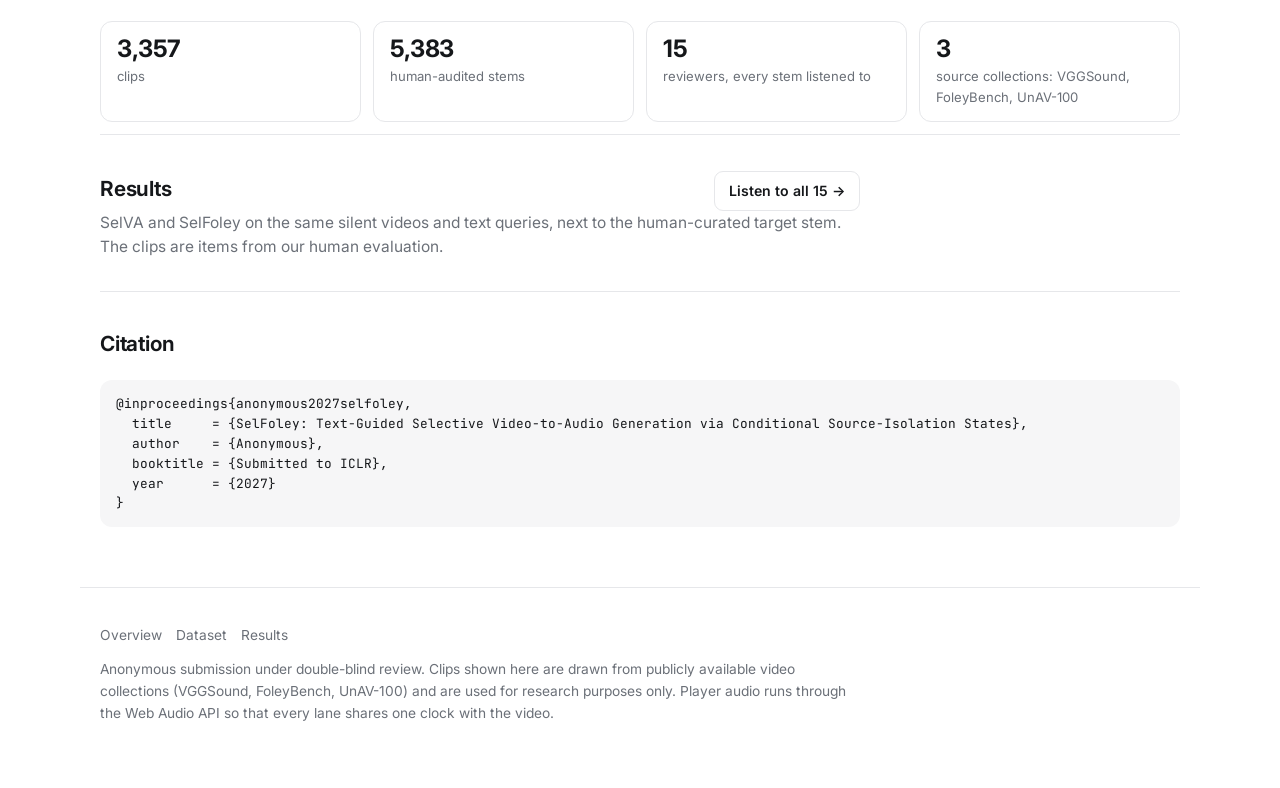
==== commit f641ce48: "Dataset page: ten more examples, shown first (40 clips) Adds ten clips with three isolated stems eac" ====
--- a/index.html
+++ b/index.html
@@ -111,7 +111,7 @@
 
   <section class="sec" id="data">
     <div class="sec-head">
-      <div class="row"><h2>What a training example looks like</h2><a class="btn ghost" href="dataset.html">Browse all 30 examples →</a></div>
+      <div class="row"><h2>What a training example looks like</h2><a class="btn ghost" href="dataset.html">Browse all 40 examples →</a></div>
       <p>Each SelFoley3.3K clip is a video with its original mix and one isolated stem per source, each stem carrying a caption and its active intervals. Press a lane to hear it with the video from the start; the shaded bands mark where that source is active.</p>
     </div>
     <div class="grid grid-3" data-grid="teaser"></div>
--- a/css/style.css
+++ b/css/style.css
@@ -73,6 +73,7 @@
 .sec-head { max-width: 760px; margin-bottom: 20px; }
 .sec-head h2 { font-size: 1.3rem; letter-spacing: -.01em; margin: 0 0 6px; font-weight: 650; }
 .sec-head p { margin: 0; color: var(--muted); }
+.sec-head p + p { margin-top: 10px; }
 .sec-head .row { display: flex; align-items: baseline; justify-content: space-between; gap: 12px; flex-wrap: wrap; }
 h3 { font-size: 1.02rem; margin: 0 0 6px; font-weight: 650; }
 
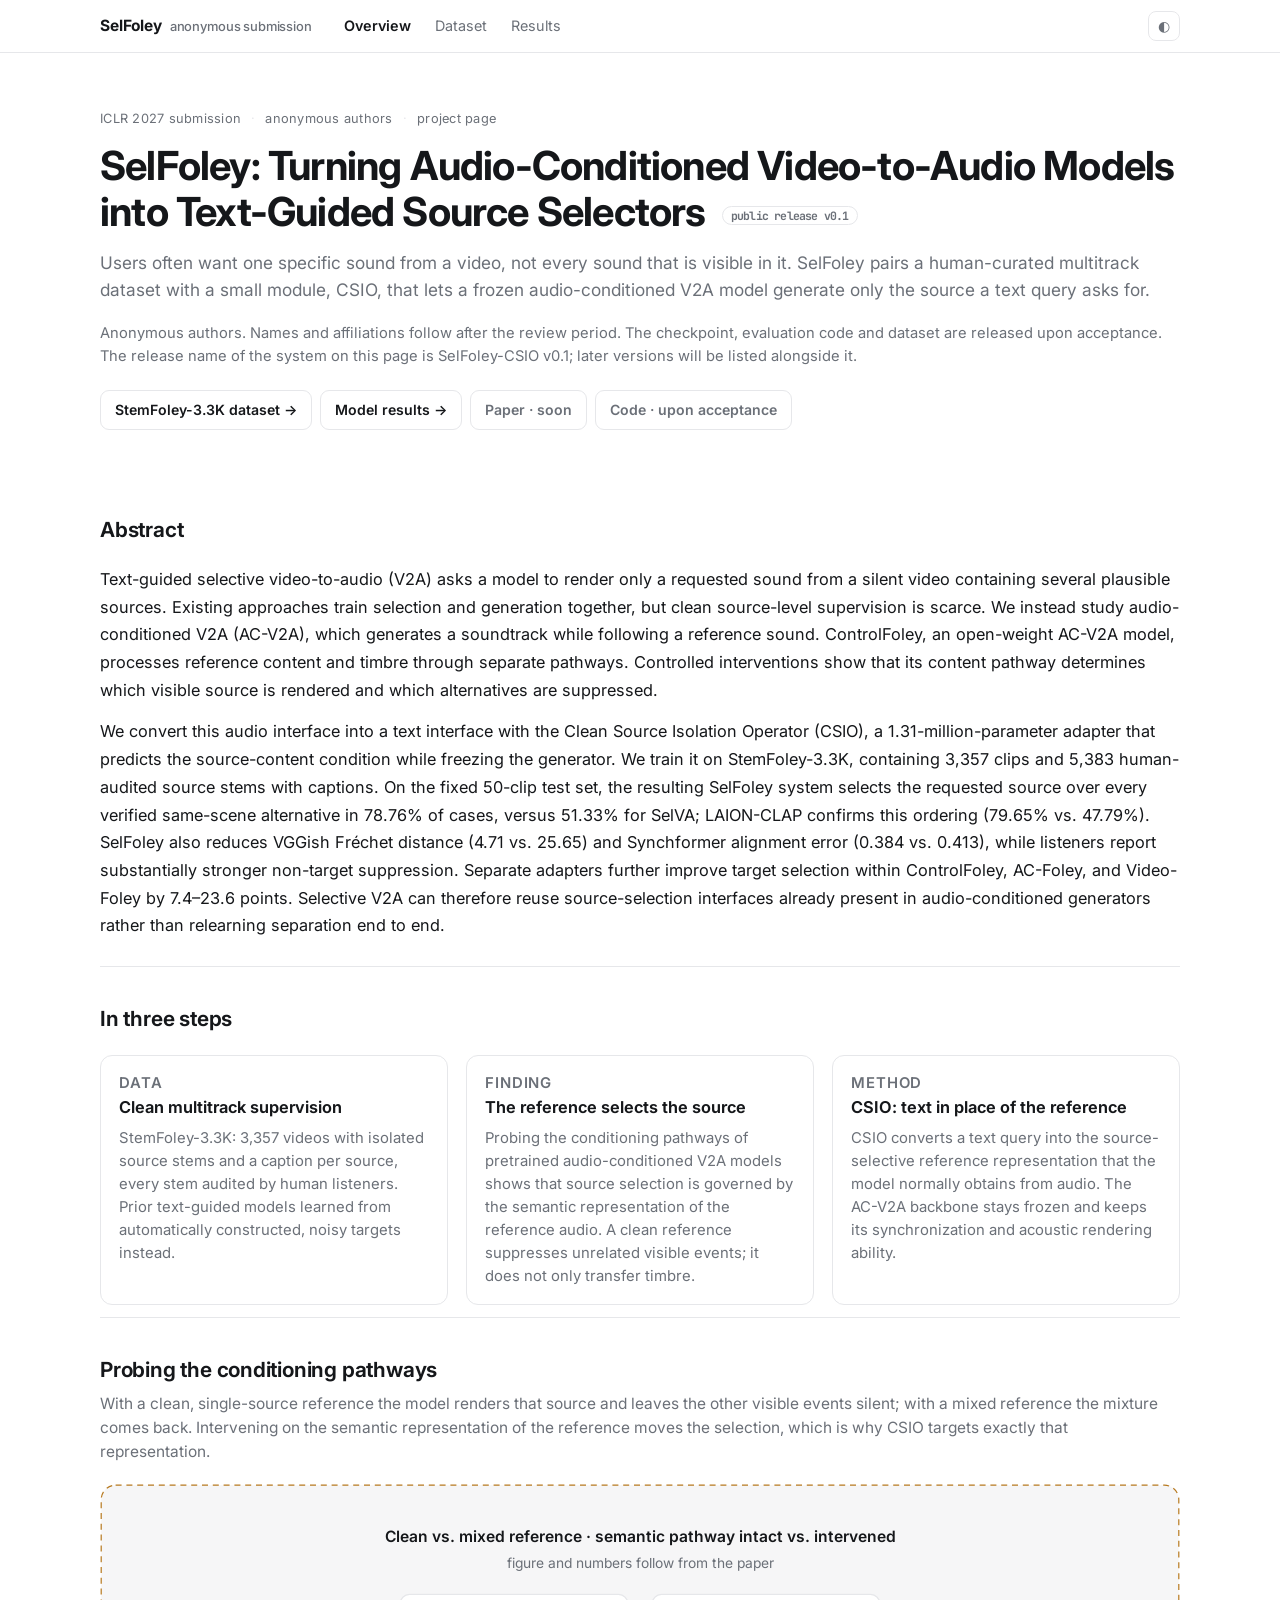
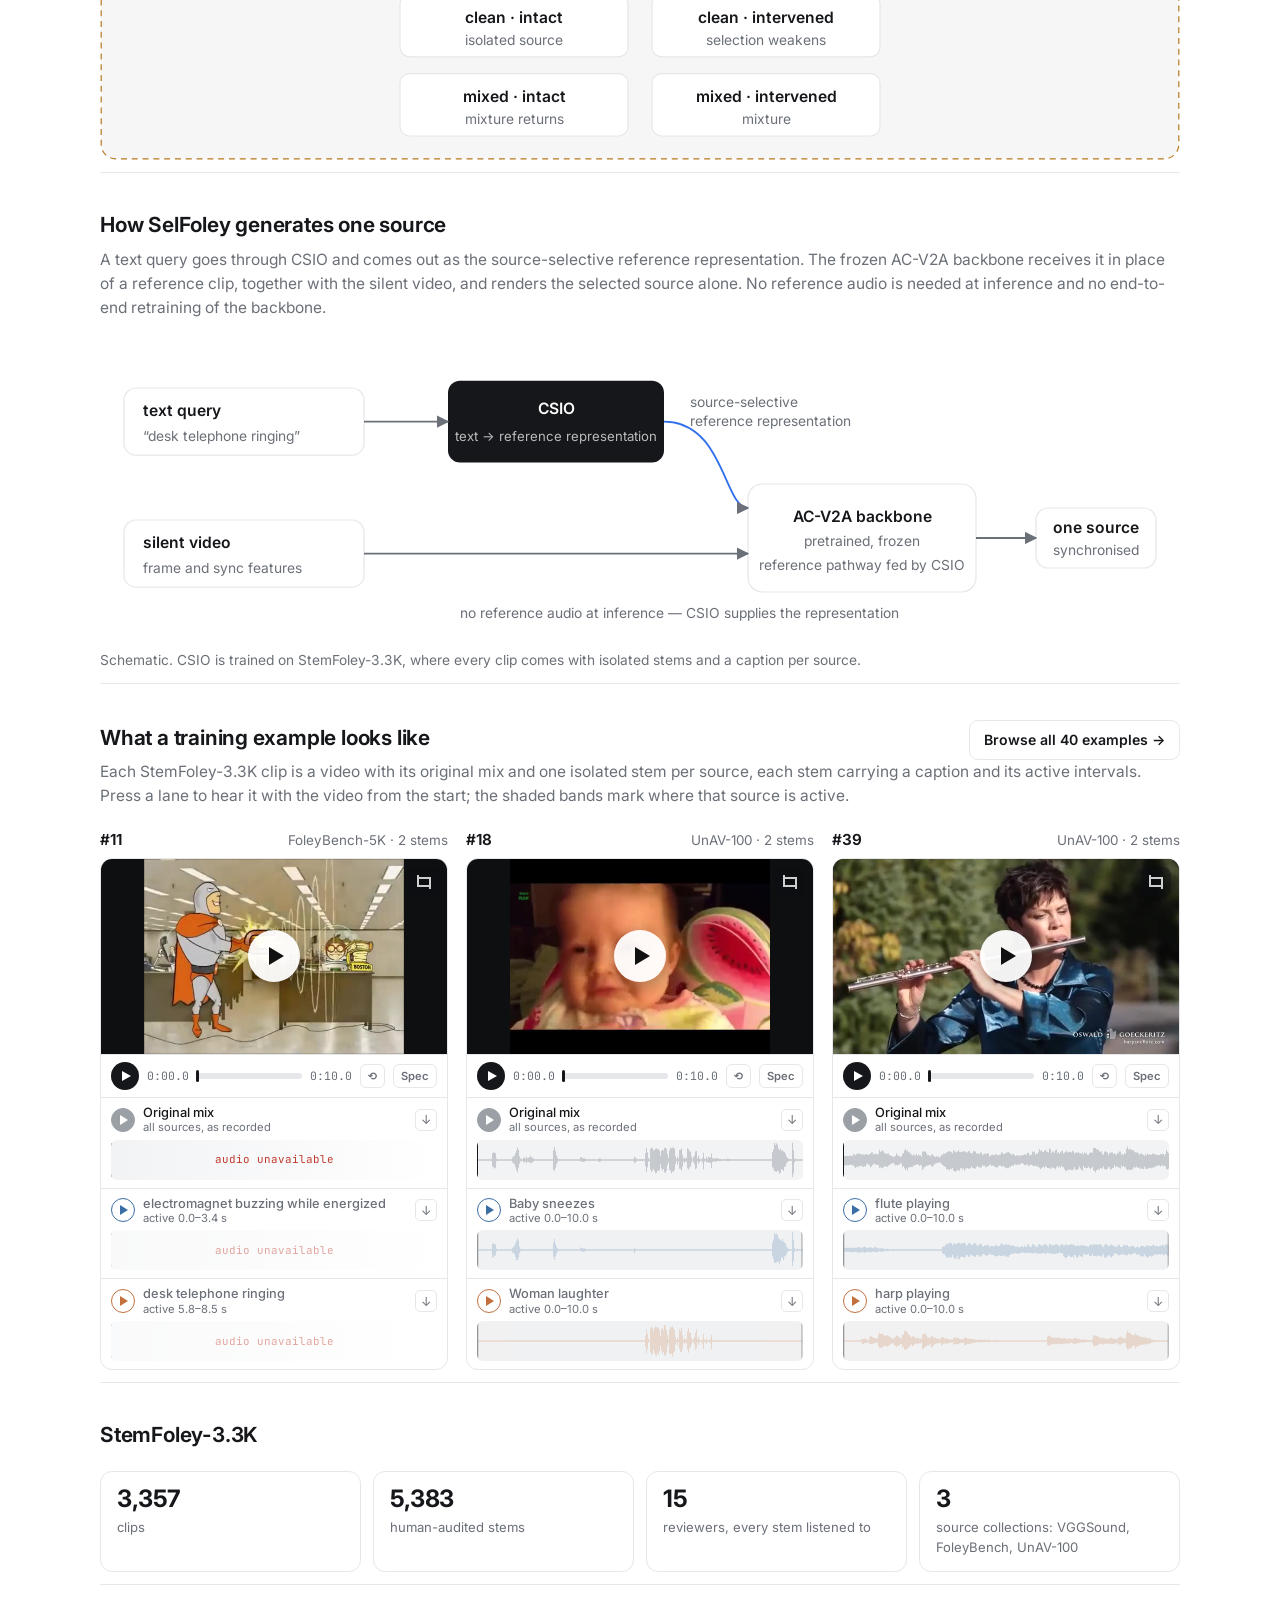
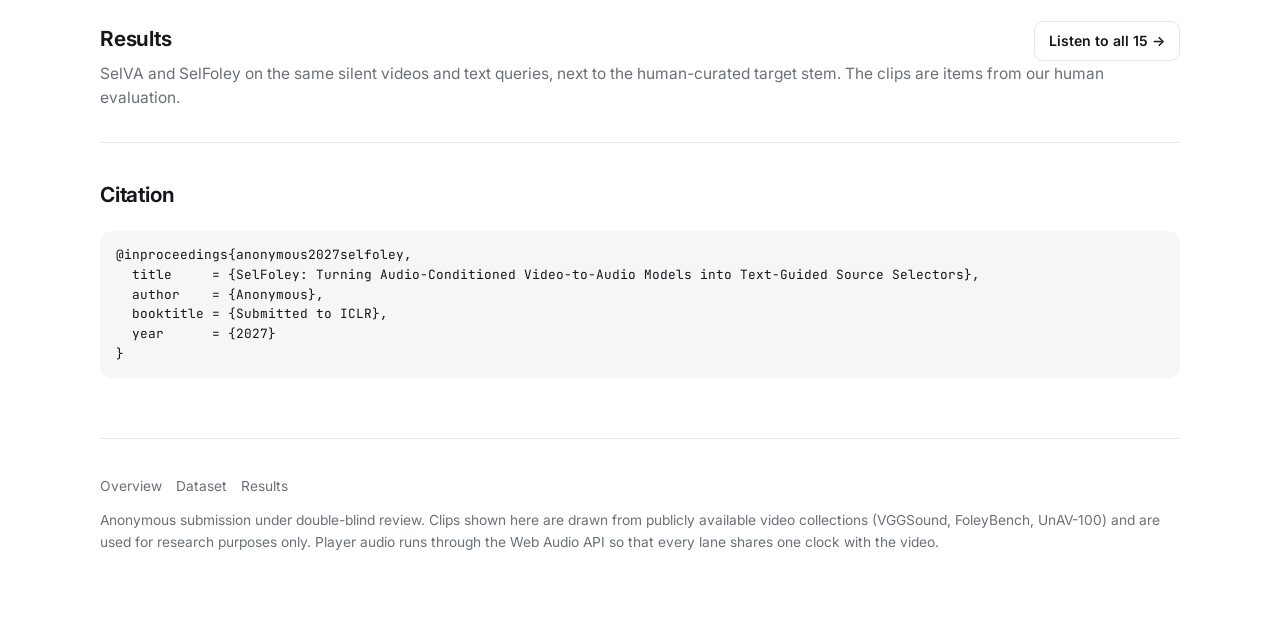
==== commit 99cd04ea: "Sync with the paper: title, abstract, dataset name, release wording - Title: "SelFoley: Turning Audi" ====
--- a/index.html
+++ b/index.html
@@ -3,8 +3,8 @@
 <head>
 <meta charset="utf-8">
 <meta name="viewport" content="width=device-width, initial-scale=1">
-<title>SelFoley — Text-Guided Selective Video-to-Audio Generation</title>
-<meta name="description" content="SelFoley: text-guided selective video-to-audio generation via conditional source-isolation states, with the human-curated SelFoley3.3K multitrack dataset.">
+<title>SelFoley: Turning Audio-Conditioned Video-to-Audio Models into Text-Guided Source Selectors</title>
+<meta name="description" content="SelFoley turns audio-conditioned video-to-audio models into text-guided source selectors. Listening examples and the human-audited StemFoley-3.3K dataset.">
 <meta name="robots" content="noindex">
 <link rel="preconnect" href="https://fonts.googleapis.com">
 <link rel="preconnect" href="https://fonts.gstatic.com" crossorigin>
@@ -24,14 +24,14 @@
 
 <header class="hero wrap">
   <div class="eyebrow"><span>ICLR 2027 submission</span><span class="sep">·</span><span>anonymous authors</span><span class="sep">·</span><span>project page</span></div>
-  <h1>SelFoley: Text-Guided Selective Video-to-Audio Generation via Conditional Source-Isolation States <span class="ver">public release v0.1</span></h1>
+  <h1>SelFoley: Turning Audio-Conditioned Video-to-Audio Models into Text-Guided Source Selectors <span class="ver">public release v0.1</span></h1>
   <p class="lede">Users often want one specific sound from a video, not every sound that is visible in it. SelFoley pairs a human-curated multitrack dataset with a small module, CSIO, that lets a frozen audio-conditioned V2A model generate only the source a text query asks for.</p>
-  <p class="authors">Anonymous authors. Names, affiliations and code links follow after the review period. The release name of the system on this page is SelFoley-CSIO v0.1; later versions will be listed alongside it.</p>
+  <p class="authors">Anonymous authors. Names and affiliations follow after the review period. The checkpoint, evaluation code and dataset are released upon acceptance. The release name of the system on this page is SelFoley-CSIO v0.1; later versions will be listed alongside it.</p>
   <div class="links">
-    <a class="btn ghost" href="dataset.html">SelFoley3.3K dataset →</a>
+    <a class="btn ghost" href="dataset.html">StemFoley-3.3K dataset →</a>
     <a class="btn ghost" href="results.html">Model results →</a>
-    <a class="btn disabled" aria-disabled="true">Paper · after review</a>
-    <a class="btn disabled" aria-disabled="true">Code · after review</a>
+    <a class="btn disabled" aria-disabled="true">Paper · soon</a>
+    <a class="btn disabled" aria-disabled="true">Code · upon acceptance</a>
   </div>
 </header>
 
@@ -40,8 +40,8 @@
   <section class="sec" id="abstract">
     <div class="sec-head"><h2>Abstract</h2></div>
     <div class="abstract">
-      <p>Text-guided selective video-to-audio generation is important because users often want one specific sound, rather than every sound visible in a video. However, progress has been limited by the lack of clean multitrack data, and previous approaches such as SelVA rely on automatically constructed, noisy supervision. We address this limitation with a human-curated 3.3K multitrack dataset containing videos, isolated source stems, and source-level captions.</p>
-      <p>More importantly, we rethink selective V2A as an audio-conditioned V2A problem. Instead of training a text-only model to learn every possible sound, we exploit pretrained AC-V2A models that already transfer an audio reference into a video. By probing their conditioning pathways, we find that source selection is strongly controlled by the semantic representation of the reference audio: a clean reference can suppress unrelated visible events, not merely transfer timbre. Based on this finding, we propose CSIO, which converts a text query into the source-selective reference representation normally obtained from audio. This allows a frozen AC-V2A model to perform text-guided selective generation without massive end-to-end training, combining text-based source selection with the strong synchronization and acoustic rendering ability of pretrained AC-V2A models.</p>
+      <p>Text-guided selective video-to-audio (V2A) asks a model to render only a requested sound from a silent video containing several plausible sources. Existing approaches train selection and generation together, but clean source-level supervision is scarce. We instead study audio-conditioned V2A (AC-V2A), which generates a soundtrack while following a reference sound. ControlFoley, an open-weight AC-V2A model, processes reference content and timbre through separate pathways. Controlled interventions show that its content pathway determines which visible source is rendered and which alternatives are suppressed.</p>
+      <p>We convert this audio interface into a text interface with the Clean Source Isolation Operator (CSIO), a 1.31-million-parameter adapter that predicts the source-content condition while freezing the generator. We train it on StemFoley-3.3K, containing 3,357 clips and 5,383 human-audited source stems with captions. On the fixed 50-clip test set, the resulting SelFoley system selects the requested source over every verified same-scene alternative in 78.76% of cases, versus 51.33% for SelVA; LAION-CLAP confirms this ordering (79.65% vs. 47.79%). SelFoley also reduces VGGish Fréchet distance (4.71 vs. 25.65) and Synchformer alignment error (0.384 vs. 0.413), while listeners report substantially stronger non-target suppression. Separate adapters further improve target selection within ControlFoley, AC-Foley, and Video-Foley by 7.4–23.6 points. Selective V2A can therefore reuse source-selection interfaces already present in audio-conditioned generators rather than relearning separation end to end.</p>
     </div>
   </section>
 
@@ -50,7 +50,7 @@
       <h2>In three steps</h2>
     </div>
     <div class="grid grid-3">
-      <div class="box"><p class="kicker">Data</p><h3>Clean multitrack supervision</h3><p>SelFoley3.3K: 3,357 videos with isolated source stems and a caption per source, every stem audited by human listeners. Prior text-guided models learned from automatically constructed, noisy targets instead.</p></div>
+      <div class="box"><p class="kicker">Data</p><h3>Clean multitrack supervision</h3><p>StemFoley-3.3K: 3,357 videos with isolated source stems and a caption per source, every stem audited by human listeners. Prior text-guided models learned from automatically constructed, noisy targets instead.</p></div>
       <div class="box"><p class="kicker">Finding</p><h3>The reference selects the source</h3><p>Probing the conditioning pathways of pretrained audio-conditioned V2A models shows that source selection is governed by the semantic representation of the reference audio. A clean reference suppresses unrelated visible events; it does not only transfer timbre.</p></div>
       <div class="box"><p class="kicker">Method</p><h3>CSIO: text in place of the reference</h3><p>CSIO converts a text query into the source-selective reference representation that the model normally obtains from audio. The AC-V2A backbone stays frozen and keeps its synchronization and acoustic rendering ability.</p></div>
     </div>
@@ -105,20 +105,20 @@
           <text x="300" y="232" class="dg-s">no reference audio at inference — CSIO supplies the representation</text>
         </g>
       </svg>
-      <figcaption>Schematic. CSIO is trained on SelFoley3.3K, where every clip comes with isolated stems and a caption per source.</figcaption>
+      <figcaption>Schematic. CSIO is trained on StemFoley-3.3K, where every clip comes with isolated stems and a caption per source.</figcaption>
     </figure>
   </section>
 
   <section class="sec" id="data">
     <div class="sec-head">
       <div class="row"><h2>What a training example looks like</h2><a class="btn ghost" href="dataset.html">Browse all 40 examples →</a></div>
-      <p>Each SelFoley3.3K clip is a video with its original mix and one isolated stem per source, each stem carrying a caption and its active intervals. Press a lane to hear it with the video from the start; the shaded bands mark where that source is active.</p>
+      <p>Each StemFoley-3.3K clip is a video with its original mix and one isolated stem per source, each stem carrying a caption and its active intervals. Press a lane to hear it with the video from the start; the shaded bands mark where that source is active.</p>
     </div>
     <div class="grid grid-3" data-grid="teaser"></div>
   </section>
 
   <section class="sec" id="dataset">
-    <div class="sec-head"><h2>SelFoley3.3K</h2></div>
+    <div class="sec-head"><h2>StemFoley-3.3K</h2></div>
     <div class="tiles">
       <div class="tile"><div class="v">3,357</div><div class="k">clips</div></div>
       <div class="tile"><div class="v">5,383</div><div class="k">human-audited stems</div></div>
@@ -137,7 +137,7 @@
   <section class="sec" id="cite">
     <div class="sec-head"><h2>Citation</h2></div>
     <pre class="bib">@inproceedings{anonymous2027selfoley,
-  title     = {SelFoley: Text-Guided Selective Video-to-Audio Generation via Conditional Source-Isolation States},
+  title     = {SelFoley: Turning Audio-Conditioned Video-to-Audio Models into Text-Guided Source Selectors},
   author    = {Anonymous},
   booktitle = {Submitted to ICLR},
   year      = {2027}
--- a/css/style.css
+++ b/css/style.css
@@ -38,7 +38,6 @@
 .wrap { max-width: 1120px; margin: 0 auto; padding-left: 20px; padding-right: 20px; }
 .muted { color: var(--muted); }
 .fine { color: var(--muted); font-size: .84rem; }
-.narrow { max-width: 760px; }
 .mono { font-family: var(--mono); }
 
 /* ── top nav ─────────────────────────────────────────────────── */
@@ -56,8 +55,8 @@
 .hero { padding-top: 56px; padding-bottom: 8px; }
 .eyebrow { font-size: .8rem; color: var(--muted); letter-spacing: .02em; margin-bottom: 14px; display: flex; gap: 10px; flex-wrap: wrap; align-items: center; }
 .eyebrow .sep { color: var(--line); }
-h1 { font-size: clamp(1.7rem, 3.4vw, 2.5rem); line-height: 1.15; letter-spacing: -.02em; margin: 0 0 14px; font-weight: 700; max-width: 900px; }
-.lede { font-size: 1.08rem; color: var(--muted); max-width: 760px; margin: 0 0 18px; line-height: 1.6; }
+h1 { font-size: clamp(1.7rem, 3.4vw, 2.5rem); line-height: 1.15; letter-spacing: -.02em; margin: 0 0 14px; font-weight: 700; }
+.lede { font-size: 1.08rem; color: var(--muted); margin: 0 0 18px; line-height: 1.6; }
 .authors { color: var(--muted); font-size: .92rem; margin: 0 0 22px; }
 .links { display: flex; gap: 8px; flex-wrap: wrap; margin-bottom: 40px; }
 .btn { display: inline-flex; align-items: center; gap: 6px; padding: 8px 14px; border-radius: 9px; background: var(--text); color: var(--bg); text-decoration: none; font-weight: 600; font-size: .88rem; border: 1px solid transparent; }
@@ -70,14 +69,14 @@
 /* ── sections ────────────────────────────────────────────────── */
 .sec { padding: 36px 0 12px; scroll-margin-top: 64px; }
 .sec + .sec { border-top: 1px solid var(--line); }
-.sec-head { max-width: 760px; margin-bottom: 20px; }
+.sec-head { margin-bottom: 20px; }
 .sec-head h2 { font-size: 1.3rem; letter-spacing: -.01em; margin: 0 0 6px; font-weight: 650; }
 .sec-head p { margin: 0; color: var(--muted); }
 .sec-head p + p { margin-top: 10px; }
 .sec-head .row { display: flex; align-items: baseline; justify-content: space-between; gap: 12px; flex-wrap: wrap; }
 h3 { font-size: 1.02rem; margin: 0 0 6px; font-weight: 650; }
 
-.abstract { max-width: 800px; font-size: 1.02rem; line-height: 1.7; }
+.abstract { font-size: 1.02rem; line-height: 1.7; }
 .abstract p { margin: 0 0 14px; }
 .kicker { font-size: .78rem; letter-spacing: .06em; text-transform: uppercase; color: var(--muted); font-weight: 600; margin: 0 0 8px; }
 
@@ -93,7 +92,8 @@
   .btn { padding: 9px 13px; }
   .sec { padding: 30px 0 10px; }
   .sec-head { margin-bottom: 16px; }
-  .foot { padding-top: 30px; padding-bottom: 48px; margin-top: 36px; }
+  .foot { padding-bottom: 48px; margin-top: 36px; }
+  .foot::before { margin-bottom: 30px; }
   .foot nav { flex-wrap: wrap; gap: 10px 16px; margin-bottom: 14px; }
   .tile { padding: 12px 14px; }
   .tile .v { font-size: 1.3rem; }
@@ -172,8 +172,8 @@
 .legend span::before { content: ""; display: inline-block; width: 10px; height: 10px; border-radius: 3px; background: var(--c, #999); margin-right: 7px; vertical-align: -1px; }
 
 .morebar { display: flex; justify-content: center; margin: 20px 0 0; }
-.foot { padding-top: 36px; padding-bottom: 56px; border-top: 1px solid var(--line); margin-top: 48px; color: var(--muted); font-size: .86rem; line-height: 1.6; }
-.foot p { max-width: 760px; }
+.foot { padding-top: 0; padding-bottom: 56px; margin-top: 48px; color: var(--muted); font-size: .86rem; line-height: 1.6; }
+.foot::before { content: ""; display: block; height: 1px; background: var(--line); margin-bottom: 36px; }
 .foot p { margin: 0 0 8px; }
 .foot nav { display: flex; gap: 14px; margin-bottom: 12px; }
 .foot nav a { color: var(--muted); text-decoration: none; }
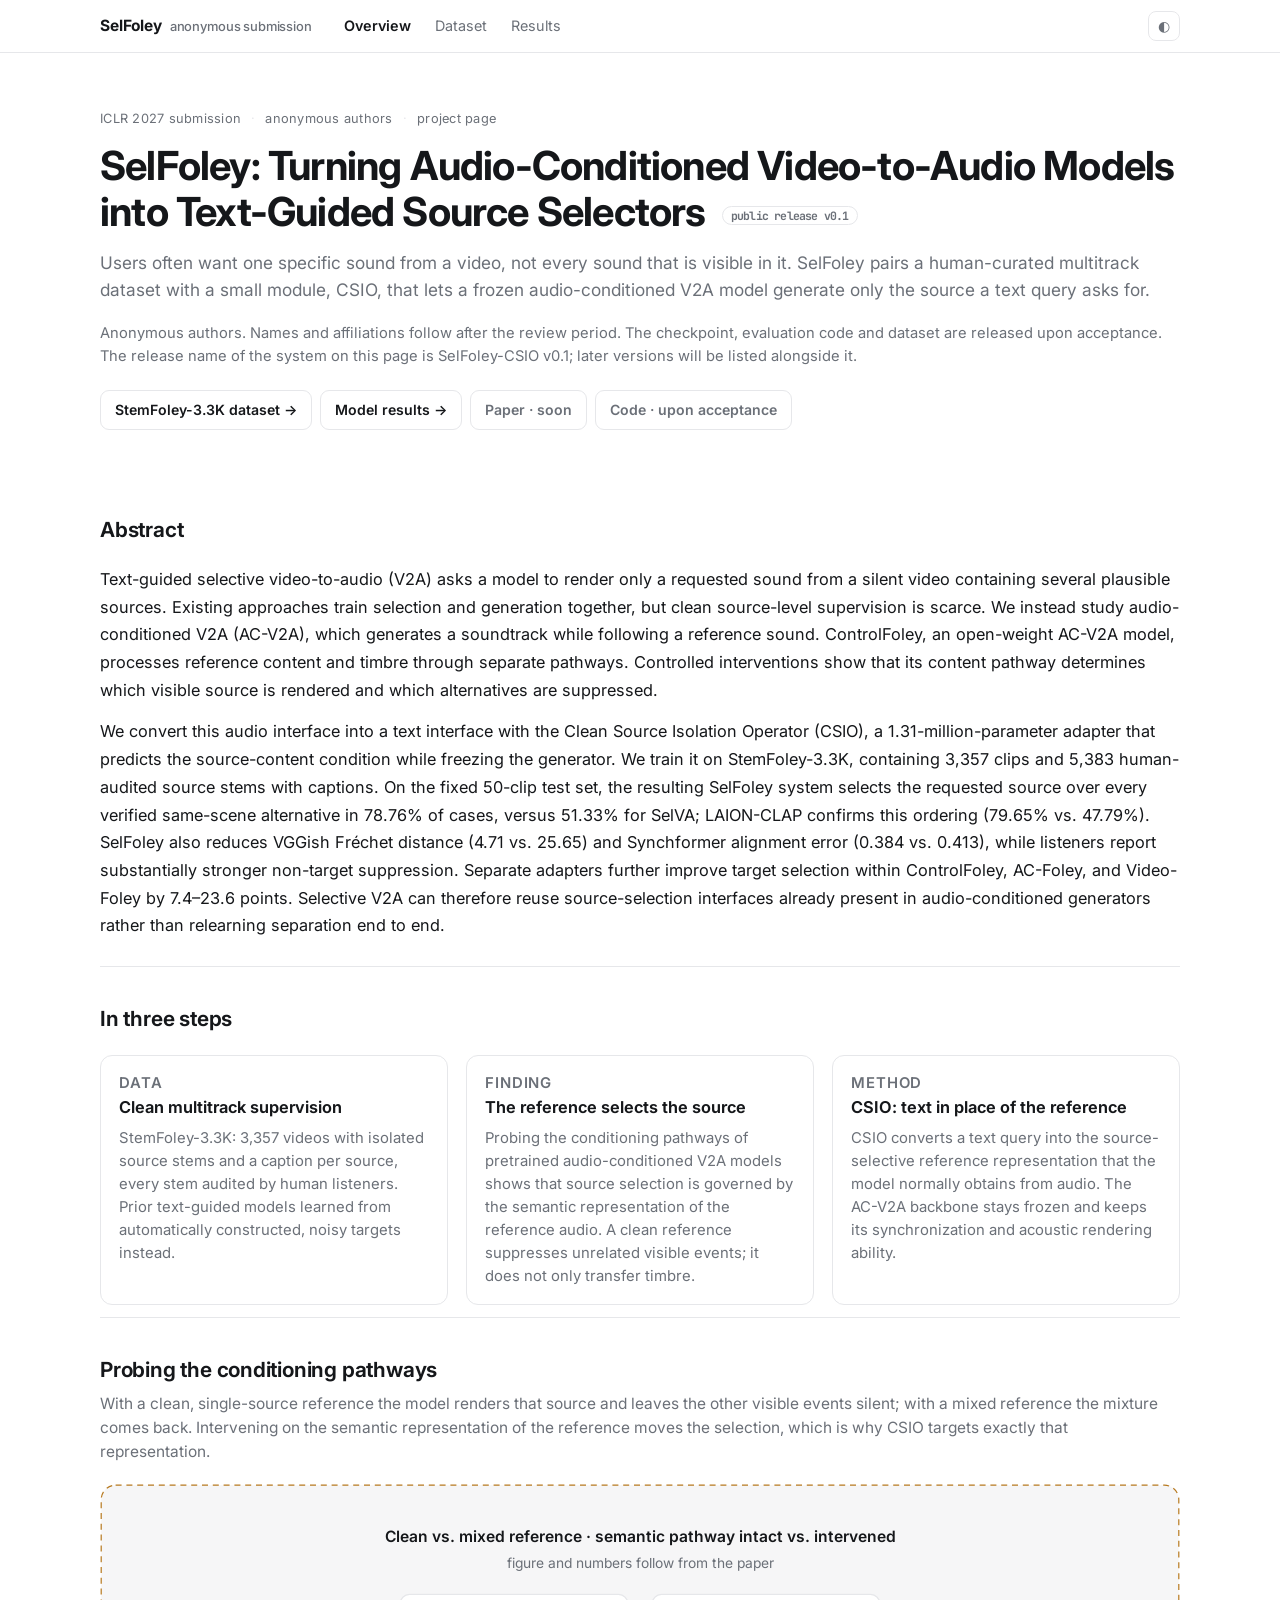
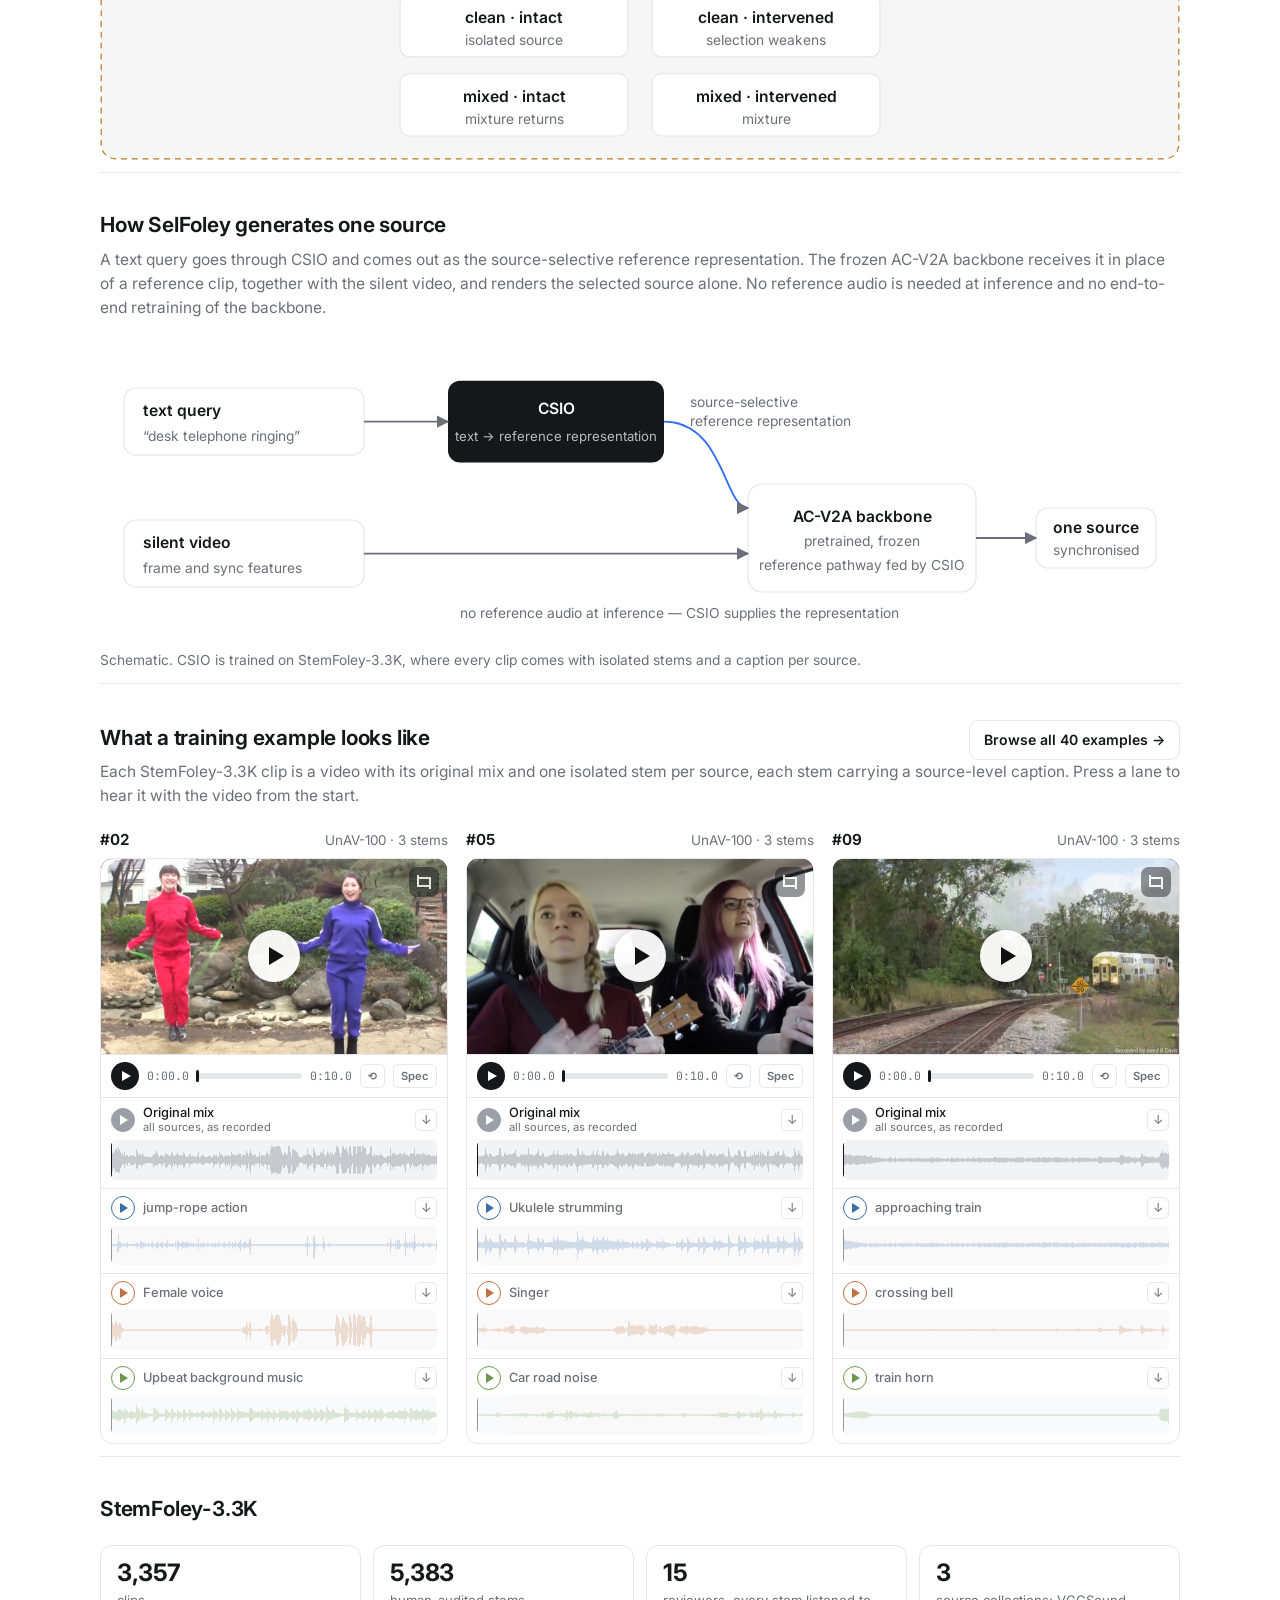
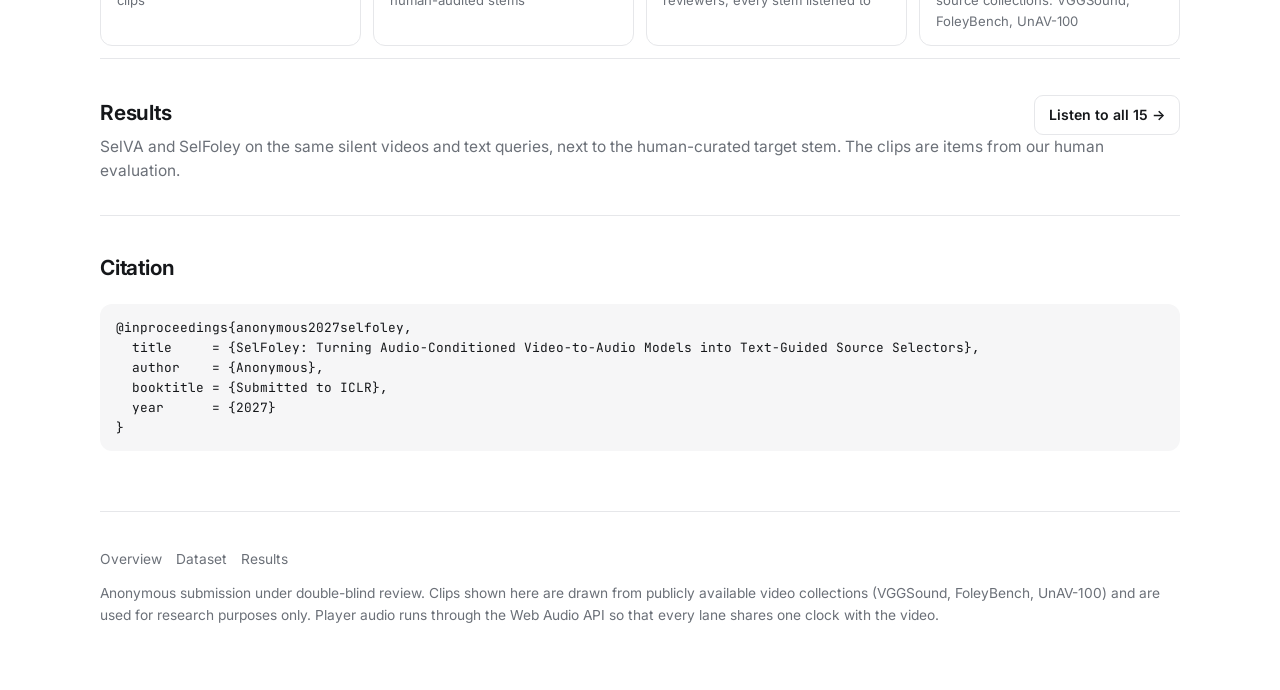
==== commit 10a4f8b8: "Overview examples: three of the ten newly selected clips The overview now shows #02 (jump rope), #05" ====
--- a/index.html
+++ b/index.html
@@ -112,7 +112,7 @@
   <section class="sec" id="data">
     <div class="sec-head">
       <div class="row"><h2>What a training example looks like</h2><a class="btn ghost" href="dataset.html">Browse all 40 examples →</a></div>
-      <p>Each StemFoley-3.3K clip is a video with its original mix and one isolated stem per source, each stem carrying a caption and its active intervals. Press a lane to hear it with the video from the start; the shaded bands mark where that source is active.</p>
+      <p>Each StemFoley-3.3K clip is a video with its original mix and one isolated stem per source, each stem carrying a source-level caption. Press a lane to hear it with the video from the start.</p>
     </div>
     <div class="grid grid-3" data-grid="teaser"></div>
   </section>
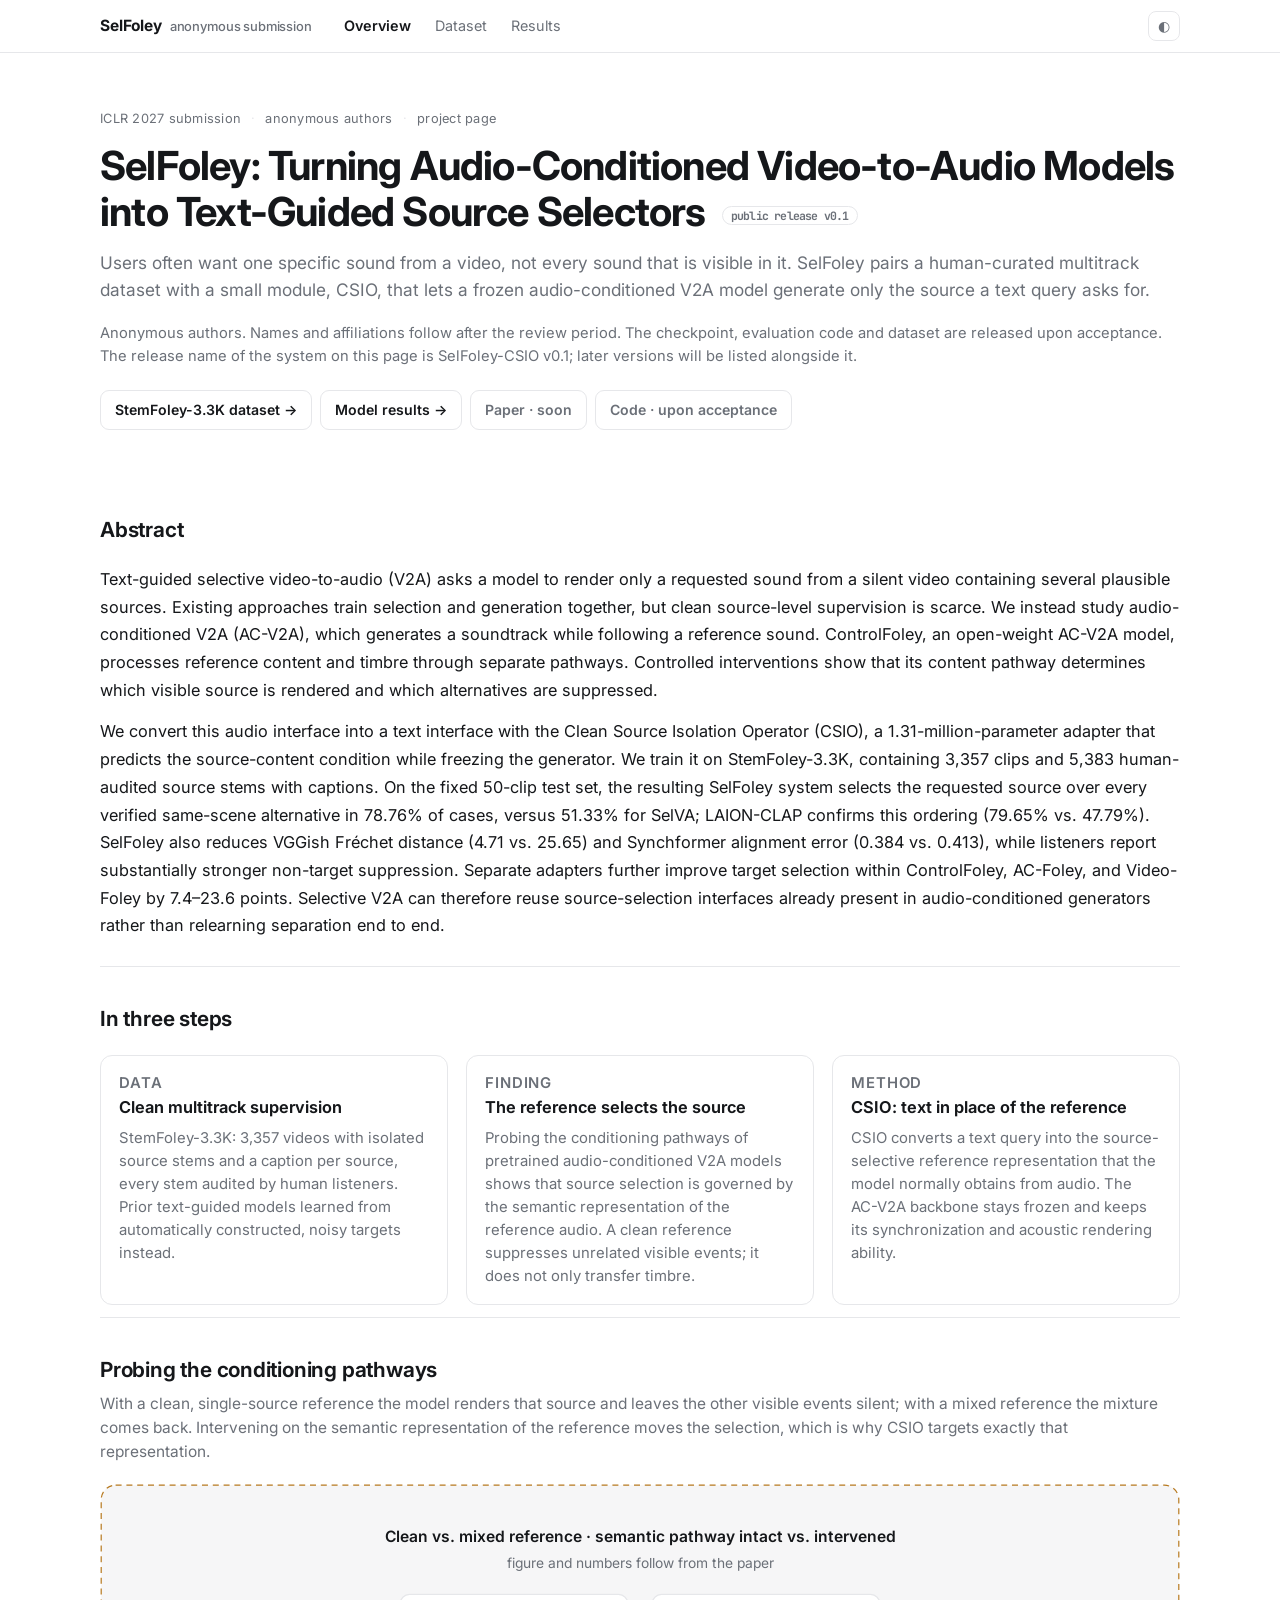
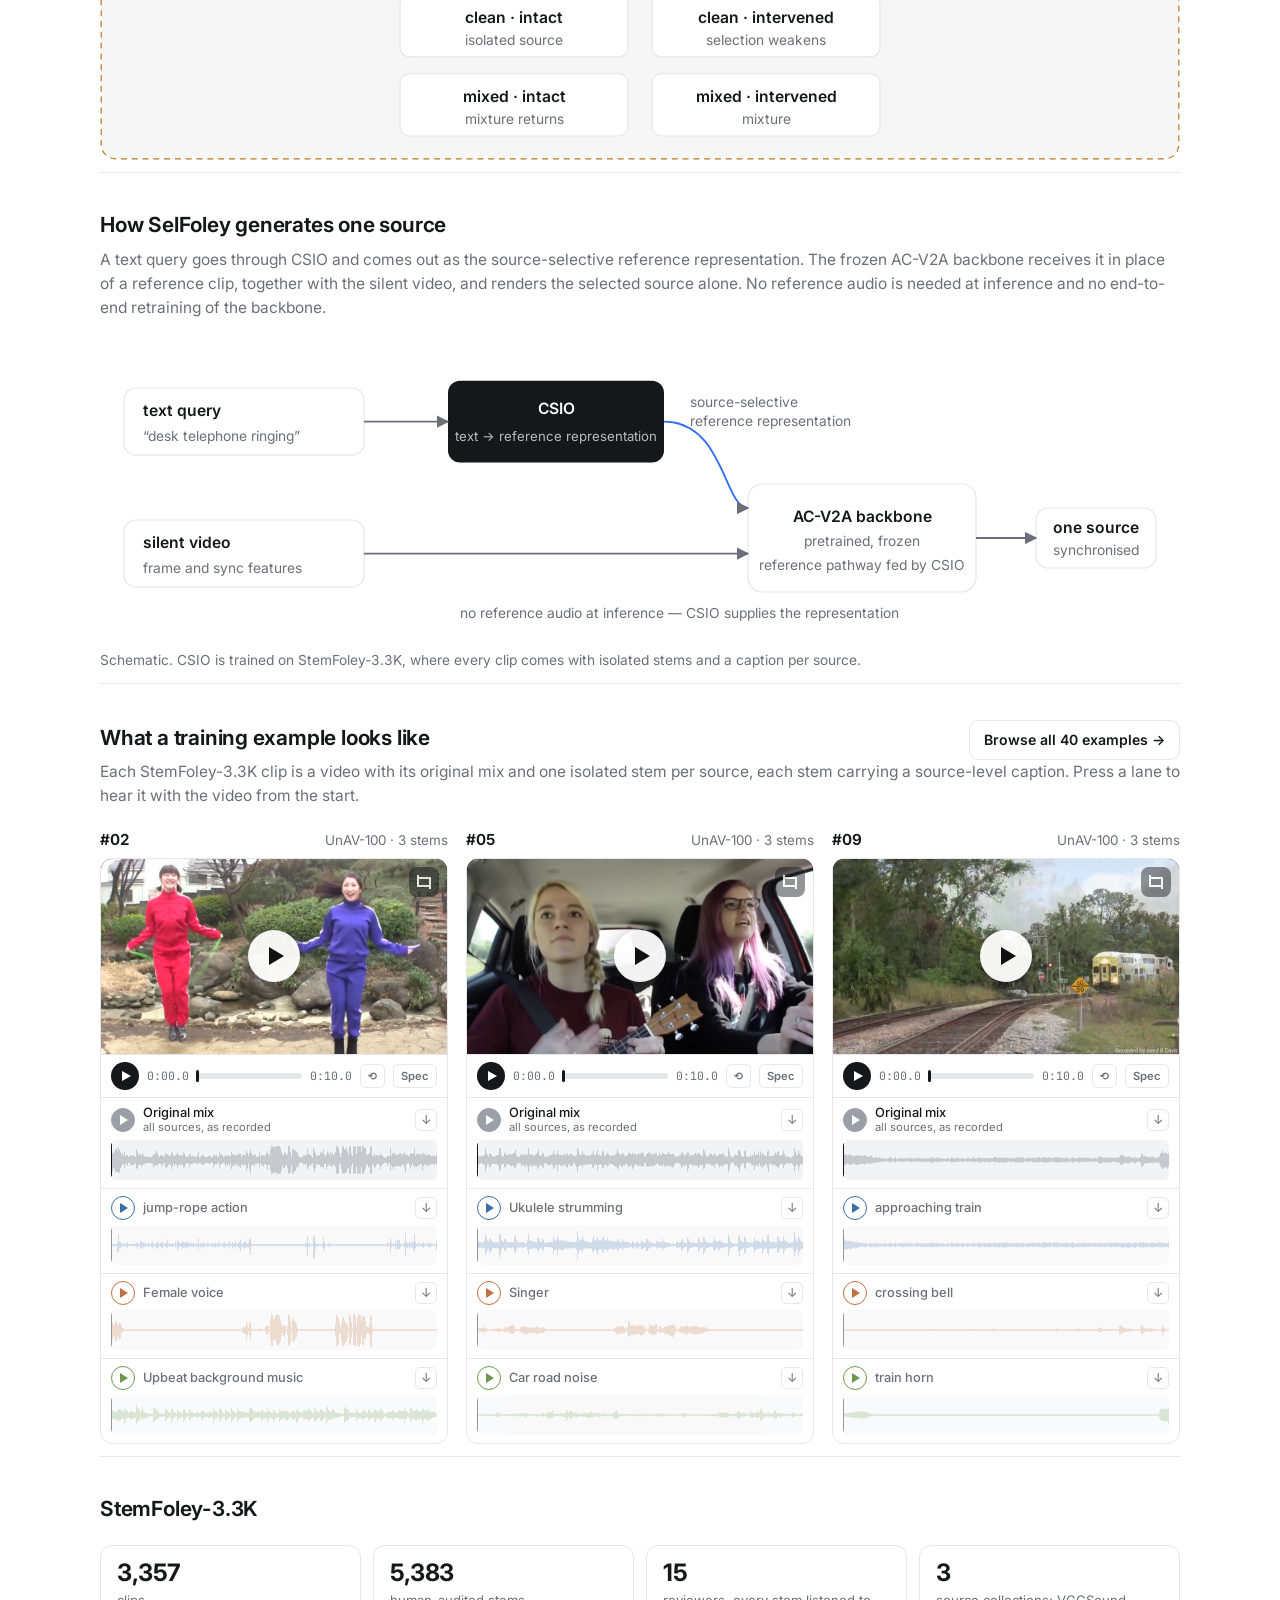
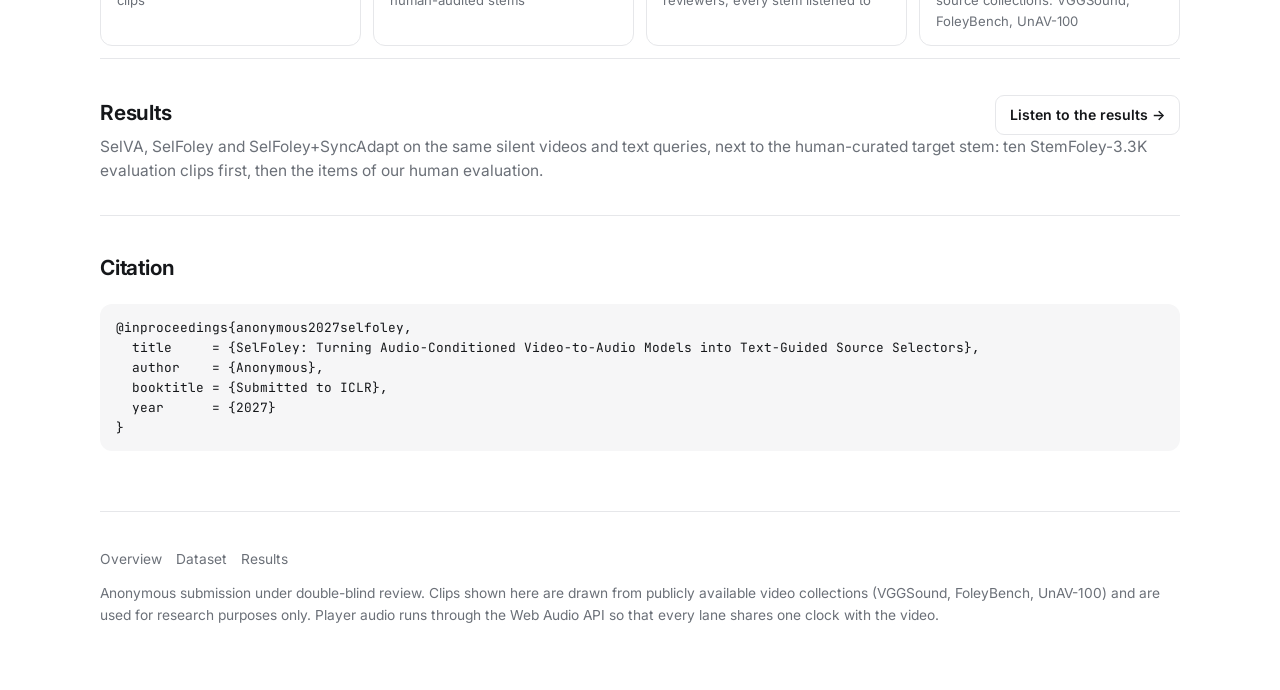
==== commit 052a4148: "Results: ten evaluation clips first, SelFoley+SyncAdapt lane - Ten StemFoley-3.3K evaluation clips c" ====
--- a/index.html
+++ b/index.html
@@ -129,8 +129,8 @@
 
   <section class="sec" id="results">
     <div class="sec-head">
-      <div class="row"><h2>Results</h2><a class="btn ghost" href="results.html">Listen to all 15 →</a></div>
-      <p>SelVA and SelFoley on the same silent videos and text queries, next to the human-curated target stem. The clips are items from our human evaluation.</p>
+      <div class="row"><h2>Results</h2><a class="btn ghost" href="results.html">Listen to the results →</a></div>
+      <p>SelVA, SelFoley and SelFoley+SyncAdapt on the same silent videos and text queries, next to the human-curated target stem: ten StemFoley-3.3K evaluation clips first, then the items of our human evaluation.</p>
     </div>
   </section>
 
--- a/css/style.css
+++ b/css/style.css
@@ -120,6 +120,12 @@
 .step::before { counter-increment: st; content: counter(st, decimal-leading-zero); font-family: var(--mono); font-size: .75rem; color: var(--muted); padding-top: 3px; }
 .step b { display: block; font-size: .95rem; }
 .step span { color: var(--muted); font-size: .9rem; }
+
+.queries { display: flex; flex-wrap: wrap; align-items: center; align-content: flex-start; gap: 6px; margin: 0 0 8px; }
+.queries-k { font-size: .72rem; color: var(--muted); margin-right: 2px; }
+.qchip { border: 1px solid var(--line); background: transparent; color: var(--text); border-radius: 999px; padding: 3px 10px; font: 500 .8rem var(--sans); cursor: pointer; max-width: 100%; overflow: hidden; text-overflow: ellipsis; white-space: nowrap; }
+.qchip:hover { background: var(--bg2); }
+.qchip.on { background: var(--text); color: var(--bg); border-color: var(--text); }
 
 /* ── cards / grids ───────────────────────────────────────────── */
 .grid { display: grid; gap: 18px; }
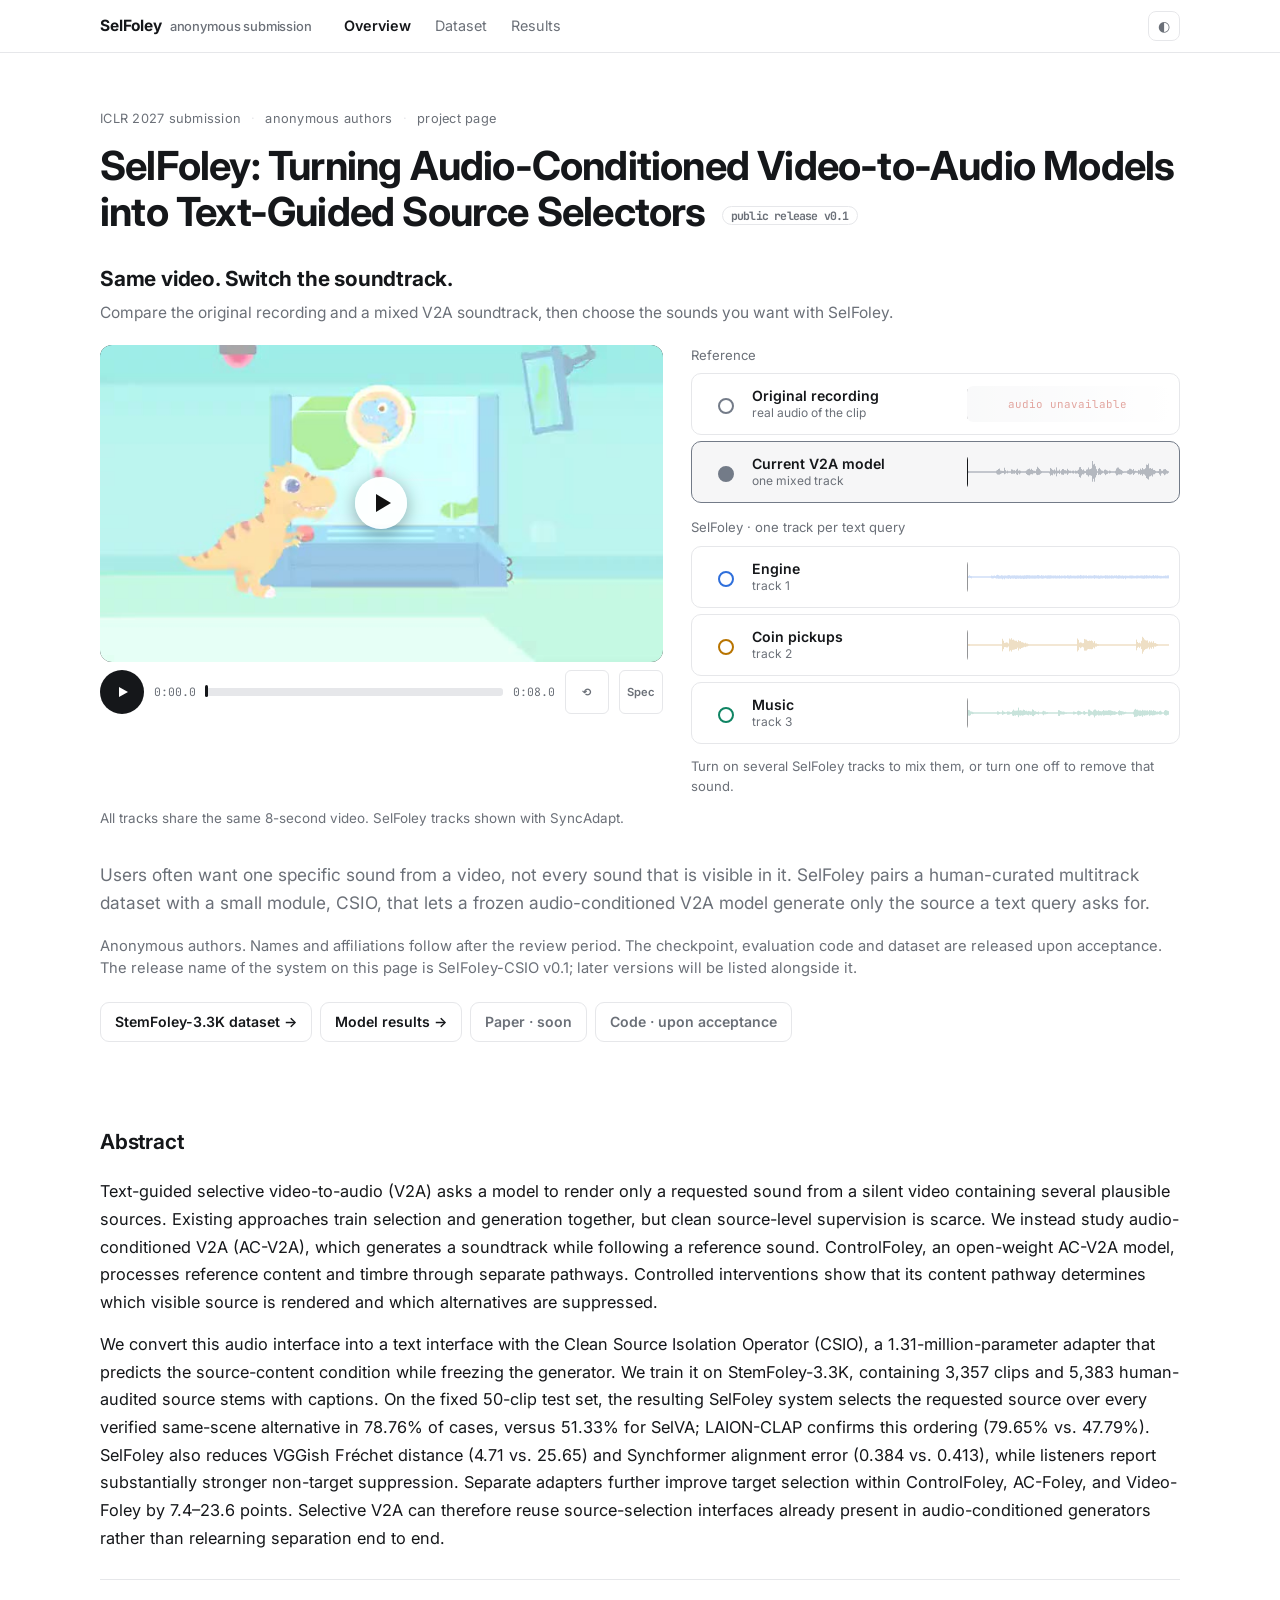
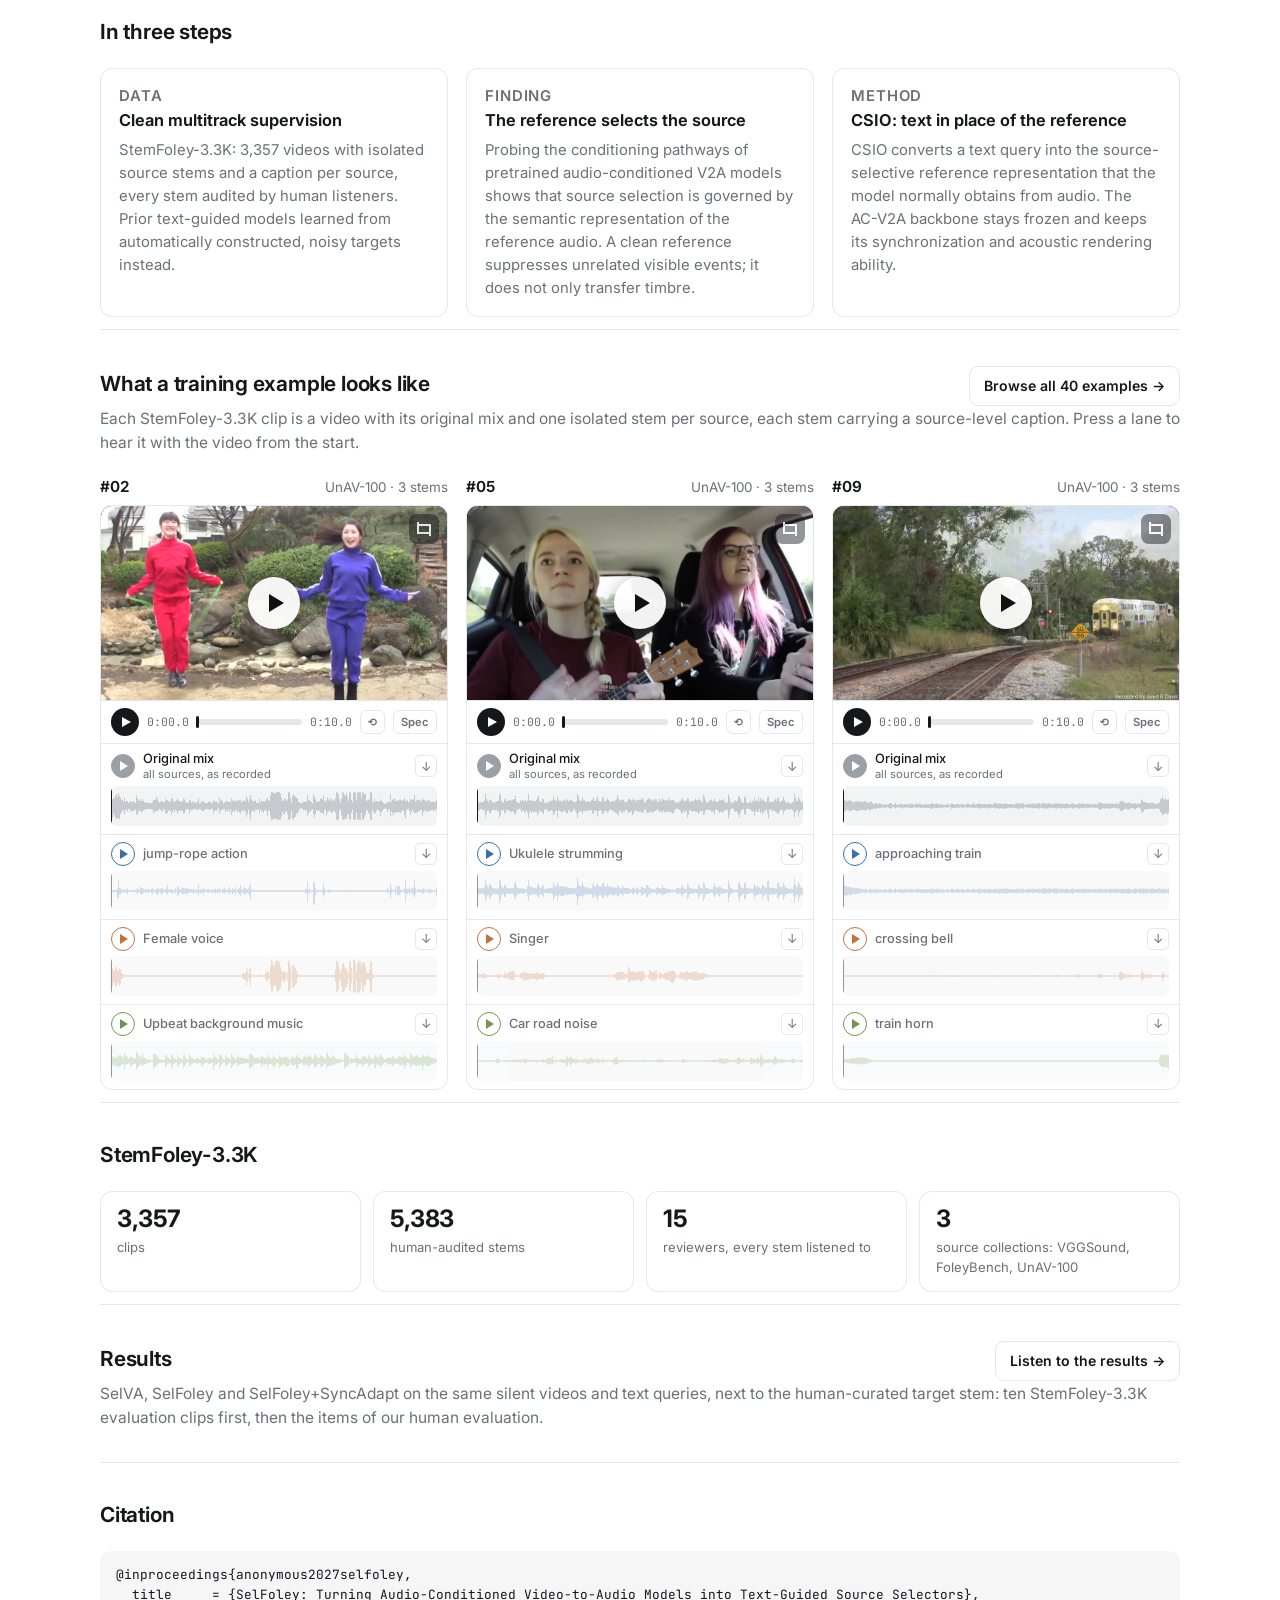
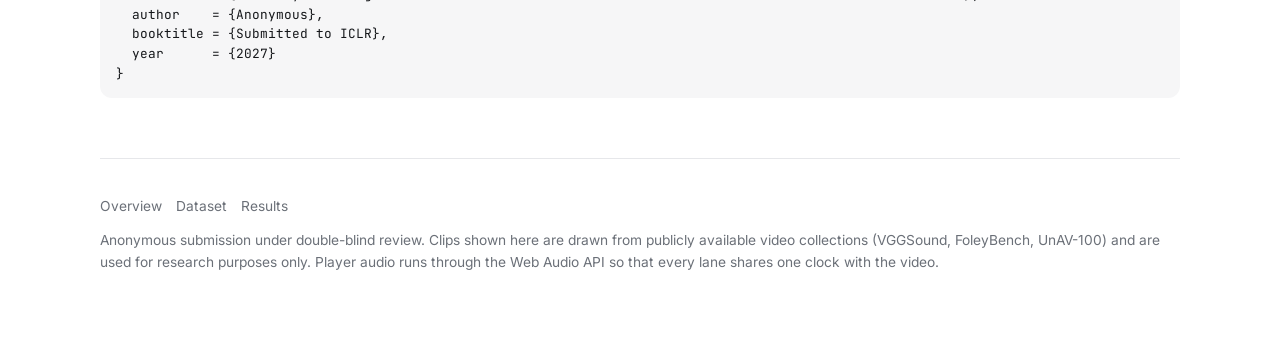
==== commit 389dc4c6: "Update project page" ====
--- a/index.html
+++ b/index.html
@@ -25,6 +25,13 @@
 <header class="hero wrap">
   <div class="eyebrow"><span>ICLR 2027 submission</span><span class="sep">·</span><span>anonymous authors</span><span class="sep">·</span><span>project page</span></div>
   <h1>SelFoley: Turning Audio-Conditioned Video-to-Audio Models into Text-Guided Source Selectors <span class="ver">public release v0.1</span></h1>
+  <section class="hero-demo" aria-labelledby="hero-demo-title">
+    <h2 id="hero-demo-title">Same video. Switch the soundtrack.</h2>
+    <p class="hero-demo-intro">Compare the original recording and a mixed V2A soundtrack, then choose the sounds you want with SelFoley.</p>
+    <div data-hero-player></div>
+    <p class="fine">All tracks share the same 8-second video. SelFoley tracks shown with SyncAdapt.</p>
+  </section>
+
   <p class="lede">Users often want one specific sound from a video, not every sound that is visible in it. SelFoley pairs a human-curated multitrack dataset with a small module, CSIO, that lets a frozen audio-conditioned V2A model generate only the source a text query asks for.</p>
   <p class="authors">Anonymous authors. Names and affiliations follow after the review period. The checkpoint, evaluation code and dataset are released upon acceptance. The release name of the system on this page is SelFoley-CSIO v0.1; later versions will be listed alongside it.</p>
   <div class="links">
@@ -54,59 +61,6 @@
       <div class="box"><p class="kicker">Finding</p><h3>The reference selects the source</h3><p>Probing the conditioning pathways of pretrained audio-conditioned V2A models shows that source selection is governed by the semantic representation of the reference audio. A clean reference suppresses unrelated visible events; it does not only transfer timbre.</p></div>
       <div class="box"><p class="kicker">Method</p><h3>CSIO: text in place of the reference</h3><p>CSIO converts a text query into the source-selective reference representation that the model normally obtains from audio. The AC-V2A backbone stays frozen and keeps its synchronization and acoustic rendering ability.</p></div>
     </div>
-  </section>
-
-  <section class="sec" id="observation">
-    <div class="sec-head">
-      <h2>Probing the conditioning pathways</h2>
-      <p>With a clean, single-source reference the model renders that source and leaves the other visible events silent; with a mixed reference the mixture comes back. Intervening on the semantic representation of the reference moves the selection, which is why CSIO targets exactly that representation.</p>
-    </div>
-    <figure class="diagram">
-      <svg viewBox="0 0 900 230" role="img" aria-label="Placeholder for the clean-versus-mixed reference analysis">
-        <rect x="1" y="1" width="898" height="228" rx="12" class="dg-figph"/>
-        <g font-family="Inter, sans-serif">
-          <text x="450" y="48" text-anchor="middle" class="dg-t">Clean vs. mixed reference · semantic pathway intact vs. intervened</text>
-          <text x="450" y="70" text-anchor="middle" class="dg-s">figure and numbers follow from the paper</text>
-          <g transform="translate(250,92)">
-            <rect x="0" y="0" width="190" height="52" rx="8" class="dg-box"/><text x="95" y="24" text-anchor="middle" class="dg-t">clean · intact</text><text x="95" y="42" text-anchor="middle" class="dg-s">isolated source</text>
-            <rect x="210" y="0" width="190" height="52" rx="8" class="dg-box"/><text x="305" y="24" text-anchor="middle" class="dg-t">clean · intervened</text><text x="305" y="42" text-anchor="middle" class="dg-s">selection weakens</text>
-            <rect x="0" y="66" width="190" height="52" rx="8" class="dg-box"/><text x="95" y="90" text-anchor="middle" class="dg-t">mixed · intact</text><text x="95" y="108" text-anchor="middle" class="dg-s">mixture returns</text>
-            <rect x="210" y="66" width="190" height="52" rx="8" class="dg-box"/><text x="305" y="90" text-anchor="middle" class="dg-t">mixed · intervened</text><text x="305" y="108" text-anchor="middle" class="dg-s">mixture</text>
-          </g>
-        </g>
-      </svg>
-    </figure>
-  </section>
-
-  <section class="sec" id="method">
-    <div class="sec-head">
-      <h2>How SelFoley generates one source</h2>
-      <p>A text query goes through CSIO and comes out as the source-selective reference representation. The frozen AC-V2A backbone receives it in place of a reference clip, together with the silent video, and renders the selected source alone. No reference audio is needed at inference and no end-to-end retraining of the backbone.</p>
-    </div>
-    <figure class="diagram">
-      <svg viewBox="0 0 900 250" role="img" aria-label="A text query enters CSIO, which outputs the source-selective reference representation; with the silent video it drives the frozen AC-V2A backbone to render one isolated source.">
-        <defs><marker id="a2" viewBox="0 0 10 10" refX="9" refY="5" markerWidth="7" markerHeight="7" orient="auto-start-reverse"><path d="M0 0L10 5L0 10z" fill="currentColor"/></marker></defs>
-        <g font-family="Inter, sans-serif">
-          <rect x="20" y="40" width="200" height="56" rx="10" class="dg-box"/>
-          <text x="36" y="63" class="dg-t">text query</text><text x="36" y="84" class="dg-s">“desk telephone ringing”</text>
-          <rect x="20" y="150" width="200" height="56" rx="10" class="dg-box"/>
-          <text x="36" y="173" class="dg-t">silent video</text><text x="36" y="194" class="dg-s">frame and sync features</text>
-          <rect x="290" y="34" width="180" height="68" rx="10" class="dg-dark"/>
-          <text x="380" y="62" text-anchor="middle" class="dg-inv">CSIO</text><text x="380" y="84" text-anchor="middle" class="dg-inv-s">text → reference representation</text>
-          <text x="492" y="56" class="dg-s">source-selective</text><text x="492" y="72" class="dg-s">reference representation</text>
-          <rect x="540" y="120" width="190" height="90" rx="12" class="dg-box"/>
-          <text x="635" y="152" text-anchor="middle" class="dg-t">AC-V2A backbone</text><text x="635" y="172" text-anchor="middle" class="dg-s">pretrained, frozen</text><text x="635" y="192" text-anchor="middle" class="dg-s">reference pathway fed by CSIO</text>
-          <rect x="780" y="140" width="100" height="50" rx="10" class="dg-box"/>
-          <text x="830" y="161" text-anchor="middle" class="dg-t">one source</text><text x="830" y="179" text-anchor="middle" class="dg-s">synchronised</text>
-          <path d="M220 68 L290 68" class="dg-line" marker-end="url(#a2)"/>
-          <path d="M470 68 C 520 68, 520 140, 540 140" class="dg-line dg-acc" marker-end="url(#a2)"/>
-          <path d="M220 178 L540 178" class="dg-line" marker-end="url(#a2)"/>
-          <path d="M730 165 L780 165" class="dg-line" marker-end="url(#a2)"/>
-          <text x="300" y="232" class="dg-s">no reference audio at inference — CSIO supplies the representation</text>
-        </g>
-      </svg>
-      <figcaption>Schematic. CSIO is trained on StemFoley-3.3K, where every clip comes with isolated stems and a caption per source.</figcaption>
-    </figure>
   </section>
 
   <section class="sec" id="data">
--- a/css/style.css
+++ b/css/style.css
@@ -121,9 +121,9 @@
 .step b { display: block; font-size: .95rem; }
 .step span { color: var(--muted); font-size: .9rem; }
 
-.queries { display: flex; flex-wrap: wrap; align-items: center; align-content: flex-start; gap: 6px; margin: 0 0 8px; }
-.queries-k { font-size: .72rem; color: var(--muted); margin-right: 2px; }
-.qchip { border: 1px solid var(--line); background: transparent; color: var(--text); border-radius: 999px; padding: 3px 10px; font: 500 .8rem var(--sans); cursor: pointer; max-width: 100%; overflow: hidden; text-overflow: ellipsis; white-space: nowrap; }
+.queries { display: grid; grid-template-columns: repeat(2, minmax(0, 1fr)); align-content: start; gap: 5px; margin: 0 0 8px; }
+.queries-k { grid-column: 1 / -1; font-size: .72rem; color: var(--muted); margin-bottom: 1px; }
+.qchip { display: flex; align-items: center; justify-content: center; text-align: center; border: 1px solid var(--line); background: transparent; color: var(--text); border-radius: 9px; padding: 5px 9px; font: 500 .8rem/1.3 var(--sans); cursor: pointer; min-width: 0; white-space: normal; overflow-wrap: anywhere; }
 .qchip:hover { background: var(--bg2); }
 .qchip.on { background: var(--text); color: var(--bg); border-color: var(--text); }
 
@@ -275,3 +275,44 @@
 @keyframes shimmer { to { background-position: -200% 0; } }
 .mtp-hint { padding: 7px 10px; border-top: 1px solid var(--line); font-size: .78rem; color: var(--muted); background: var(--bg2); }
 .mtp-err { color: #c0392b; }
+
+/* Overview: one video, exclusive references, and three mixable generated stems. */
+.hero-demo { margin: 28px 0 32px; }
+.hero-demo h2 { margin: 0 0 6px; font-size: 1.3rem; letter-spacing: -.01em; }
+.hero-demo-intro { margin-bottom: 20px; color: var(--muted); }
+.hero-demo > .fine { margin: 12px 0 0; }
+.mtp-source-mix { display: grid; grid-template-columns: minmax(0, 1.15fr) minmax(0, 1fr); gap: 28px; border: 0; border-radius: 0; overflow: visible; background: transparent; }
+.mtp-source-mix .mtp-stage { min-width: 0; }
+.mtp-source-mix .mtp-video-wrap { border-radius: var(--radius); overflow: hidden; }
+.mtp-source-mix .mtp-transport { padding: 8px 0; border: 0; gap: 10px; }
+.mtp-source-mix .mtp-play { width: 44px; height: 44px; }
+.mtp-source-mix .mtp-tool { min-height: 44px; min-width: 44px; }
+.mtp-source-mix .mtp-timeline { height: 8px; touch-action: none; }
+.mtp-source-mix .mtp-timeline::after { content: ''; position: absolute; inset: -18px 0; }
+.mtp-source-mix .mtp-lanes { gap: 6px; min-width: 0; }
+.mtp-group { color: var(--muted); font-size: .82rem; margin: 8px 0 2px; }
+.mtp-group:first-child { margin-top: 0; }
+.mtp-source-mix .mtp-lane { display: grid; grid-template-columns: minmax(0, 1.25fr) minmax(80px, 1fr); gap: 12px; align-items: center; border: 1px solid var(--line); border-radius: 10px; padding: 7px 10px; min-height: 62px; cursor: pointer; }
+.mtp-source-mix .mtp-lane:hover { border-color: var(--muted); }
+.mtp-source-mix .mtp-lane.is-selected { border-color: var(--lane); background: var(--bg2); }
+.mtp-source-mix .mtp-lane-top { margin: 0; gap: 6px; }
+.mtp-source-mix .mtp-lane-ctrl { display: none; }
+.mtp-source-mix .mtp-lane .lane-play { width: 44px; height: 44px; border: 0; border-radius: 6px; background: transparent; }
+.mtp-source-mix .mtp-lane .lane-play::before { width: 12px; height: 12px; left: 16px; top: 16px; margin: 0; border: 2px solid var(--lane); border-radius: 50%; background: transparent; }
+.mtp-source-mix .is-selected .lane-play::before { background: var(--lane); }
+.mtp-source-mix .mtp-lane-label .prompt { font-size: .88rem; white-space: normal; font-weight: 600; color: var(--text); }
+.mtp-source-mix .mtp-lane-label .sub { font-size: .75rem; white-space: normal; }
+.mtp-source-mix .mtp-lane-wave { height: 36px; }
+.mtp-source-mix .mtp-lane-wave canvas { background: transparent; }
+.mtp-mix-hint { font-size: .82rem; color: var(--muted); margin: 6px 0 0; }
+.mtp-source-mix :focus-visible { outline: 2px solid var(--accent); outline-offset: 3px; }
+@media (max-width: 860px) {
+  .mtp-source-mix { grid-template-columns: minmax(0, 1fr); gap: 14px; }
+}
+@media (max-width: 420px) {
+  .mtp-source-mix .mtp-transport { gap: 6px; }
+  .mtp-source-mix .mtp-lane { gap: 6px; padding: 6px; grid-template-columns: minmax(0, 1.4fr) minmax(65px, 1fr); }
+}
+@media (prefers-reduced-motion: reduce) {
+  .mtp-source-mix *, .mtp-source-mix *::before { animation: none; transition: none; }
+}
